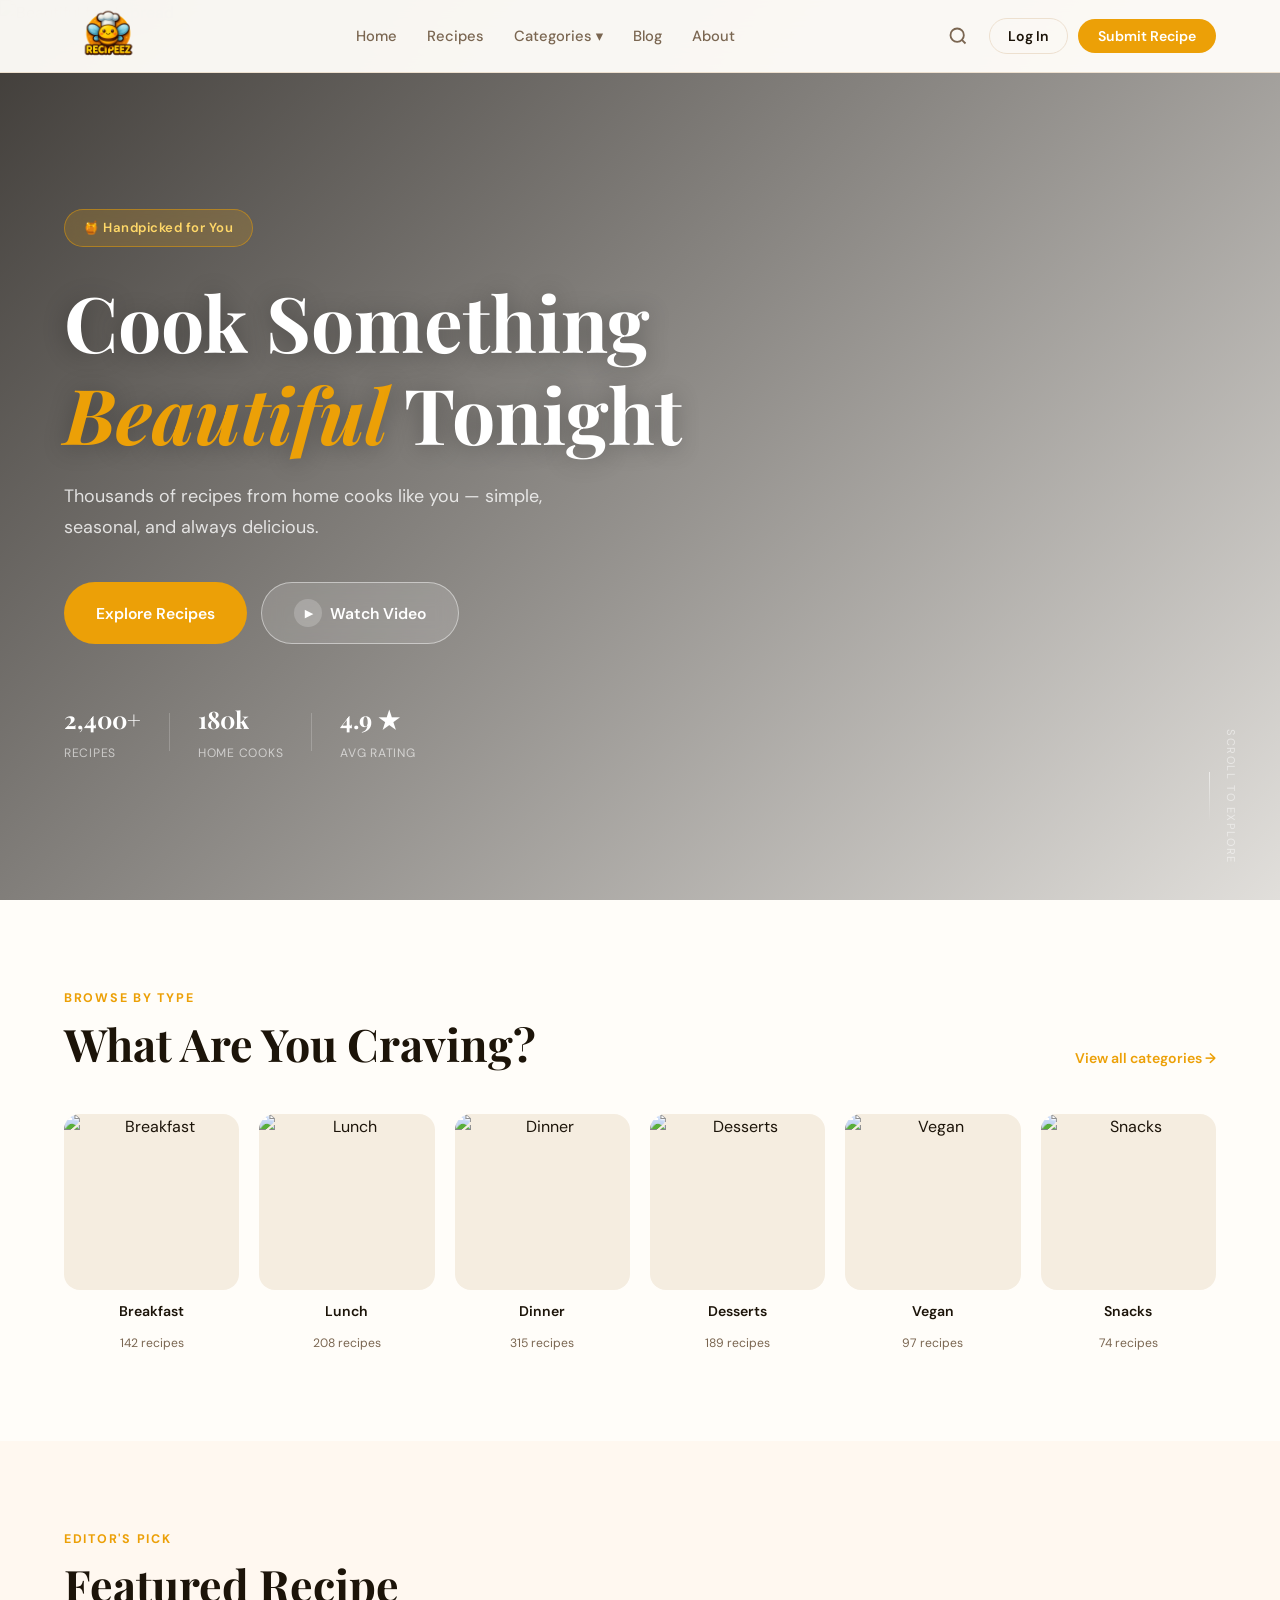
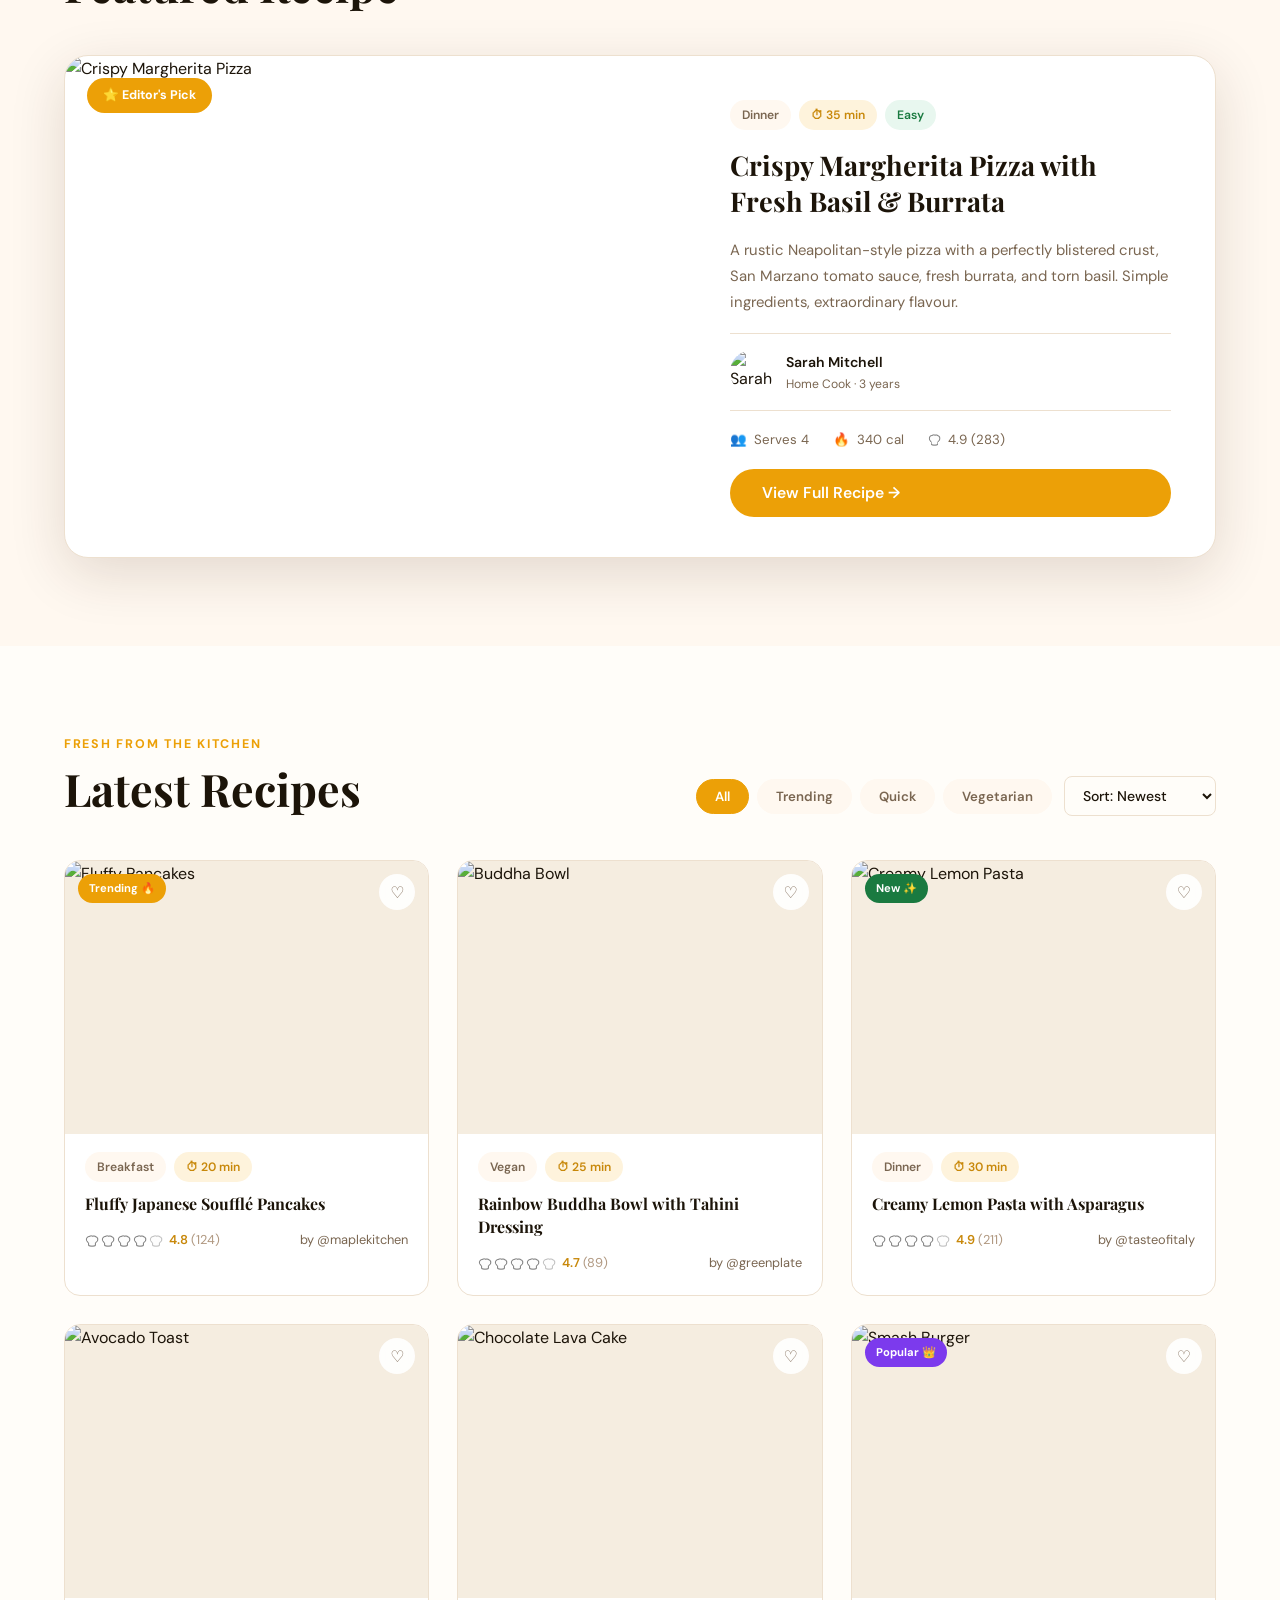
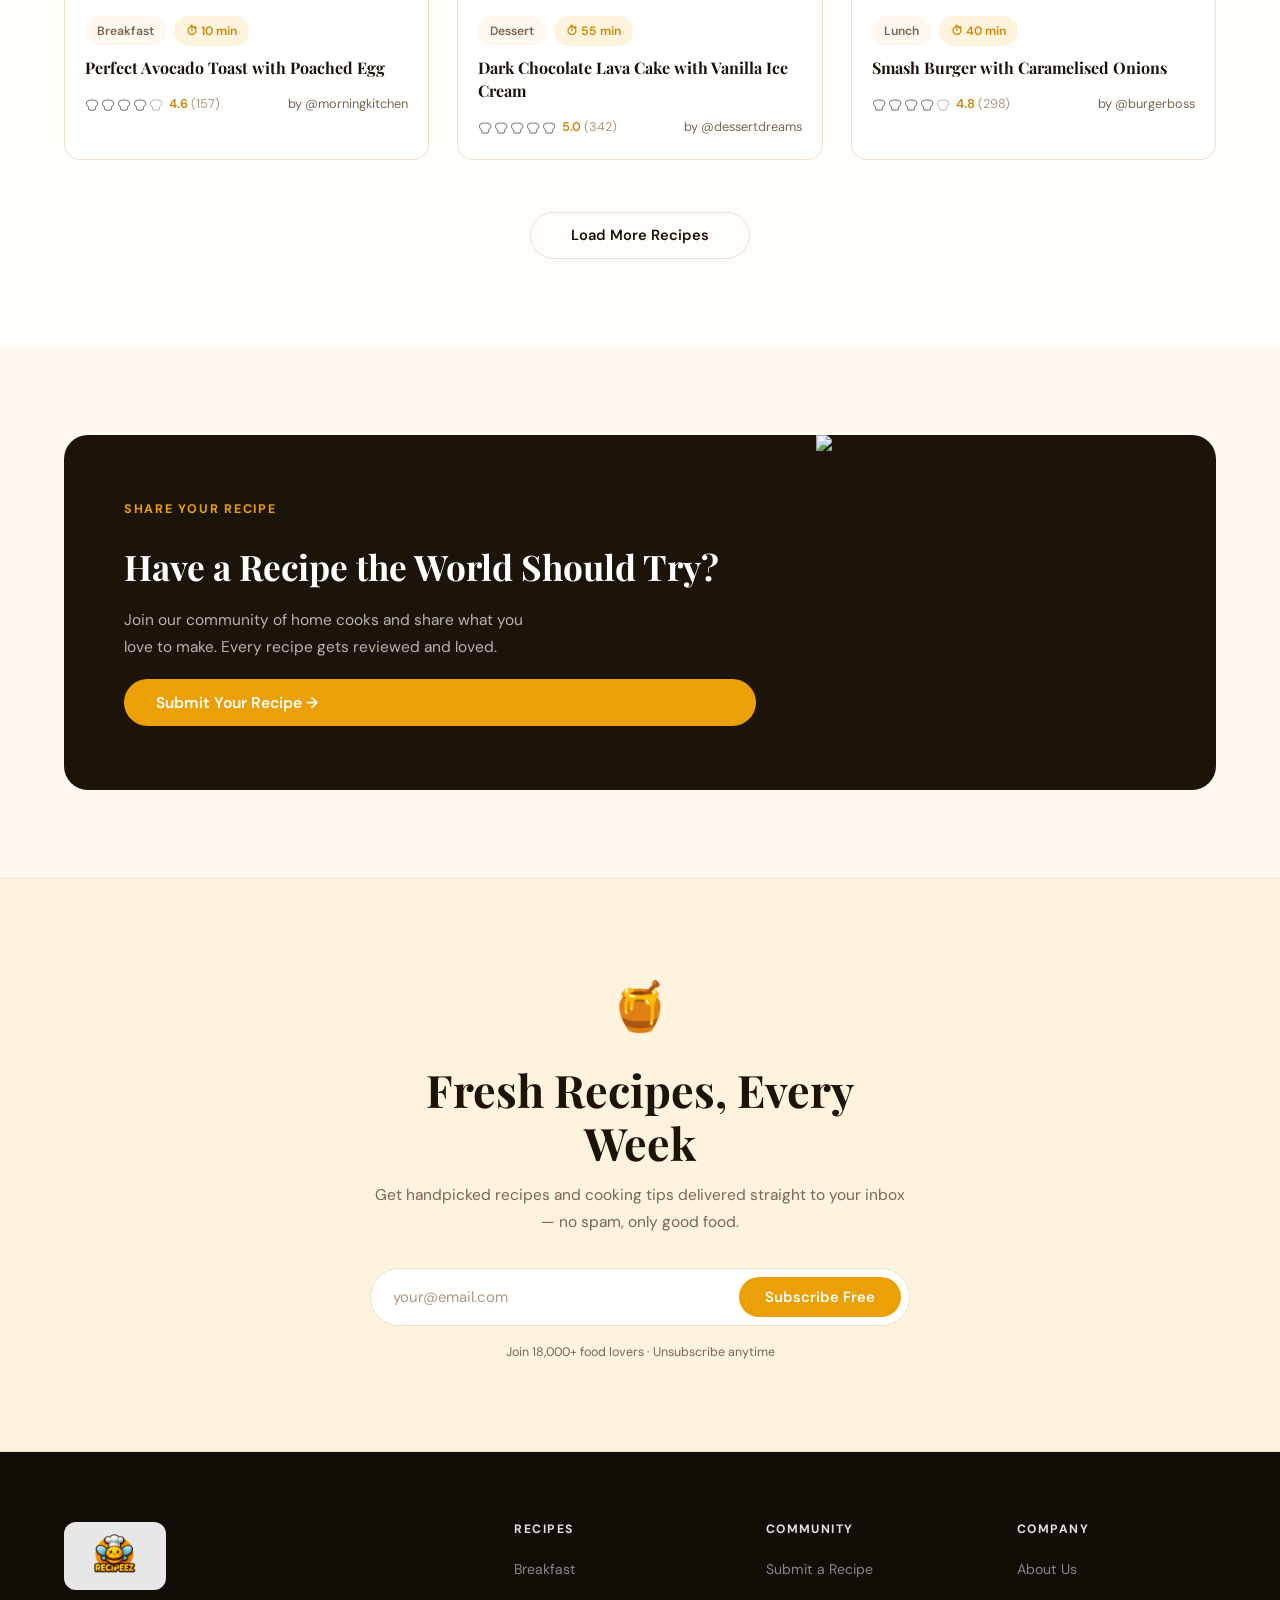
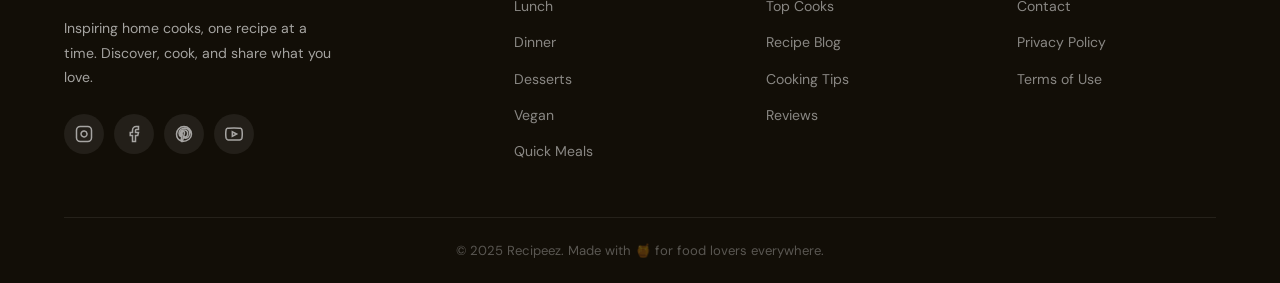
==== index.html @ 4d97df4e "Update site pages, styles, scripts, and add profile page Co-Authored-By: Claude Sonnet 4.6 <noreply@" ====
<!DOCTYPE html>
<html lang="en">
<head>
    <meta charset="UTF-8">
    <meta name="viewport" content="width=device-width, initial-scale=1.0">
    <title>Recipeez — Discover Your Next Favourite Recipe</title>
    <link rel="preconnect" href="https://fonts.googleapis.com">
    <link rel="preconnect" href="https://fonts.gstatic.com" crossorigin>
    <link href="https://fonts.googleapis.com/css2?family=Playfair+Display:ital,wght@0,600;0,700;0,900;1,600&family=DM+Sans:ital,opsz,wght@0,9..40,300;0,9..40,400;0,9..40,500;0,9..40,600;1,9..40,400&display=swap" rel="stylesheet">
    <link rel="stylesheet" href="css/style.css">
</head>
<body>

<!-- ===================================================
     NAVIGATION
     =================================================== -->
<header class="header" id="header">
    <div class="container">
        <nav class="nav">
            <a href="index.html" class="nav-logo">
                <img src="logo/logo.png" alt="Recipeez" height="46">
            </a>
            <ul class="nav-links" id="navLinks">
                <li><a href="index.html">Home</a></li>
                <li><a href="recipes.html">Recipes</a></li>
                <li class="has-dropdown">
                    <a href="recipes.html">Categories <span class="chevron">▾</span></a>
                    <ul class="dropdown">
                        <li><a href="recipes.html">Breakfast</a></li>
                        <li><a href="recipes.html">Lunch</a></li>
                        <li><a href="recipes.html">Dinner</a></li>
                        <li><a href="recipes.html">Desserts</a></li>
                        <li><a href="recipes.html">Snacks</a></li>
                        <li><a href="recipes.html">Vegan</a></li>
                    </ul>
                </li>
                <li><a href="blog.html">Blog</a></li>
                <li><a href="about.html">About</a></li>
            </ul>
            <div class="nav-actions">
                <button class="btn-icon" id="searchToggle" aria-label="Search">
                    <svg width="20" height="20" viewBox="0 0 24 24" fill="none" stroke="currentColor" stroke-width="2.2"><circle cx="11" cy="11" r="8"/><path d="m21 21-4.35-4.35"/></svg>
                </button>
                <a href="login.html" class="btn btn-outline nav-cta" style="padding:10px 18px;font-size:.88rem;">Log In</a>
                <a href="submit-recipe.html" class="btn btn-amber nav-cta">Submit Recipe</a>
                <button class="nav-toggle" id="navToggle" aria-label="Open menu">
                    <span></span><span></span><span></span>
                </button>
            </div>
        </nav>
    </div>
    <!-- Search panel (hidden by default) -->
    <div class="search-panel" id="searchPanel">
        <div class="container">
            <form class="search-form" id="searchForm">
                <svg width="22" height="22" viewBox="0 0 24 24" fill="none" stroke="currentColor" stroke-width="2.2"><circle cx="11" cy="11" r="8"/><path d="m21 21-4.35-4.35"/></svg>
                <input type="text" placeholder="Search recipes, ingredients, cuisines…" id="searchInput" autofocus>
                <button type="button" class="btn-icon search-close" id="searchClose" aria-label="Close search">✕</button>
            </form>
        </div>
    </div>
</header>

<!-- ===================================================
     HERO
     =================================================== -->
<section class="hero" id="home">
    <div class="hero-media">
        <img src="https://images.unsplash.com/photo-1504674900247-0877df9cc836?auto=format&fit=crop&w=1800&q=80" alt="Beautiful food spread" class="hero-img">
        <div class="hero-overlay"></div>
    </div>
    <div class="container">
        <div class="hero-content">
            <span class="hero-pill">🍯 Handpicked for You</span>
            <h1 class="hero-title">Cook Something<br><em>Beautiful</em> Tonight</h1>
            <p class="hero-subtitle">Thousands of recipes from home cooks like you — simple, seasonal, and always delicious.</p>
            <div class="hero-cta">
                <a href="#recipes" class="btn btn-amber btn-lg">Explore Recipes</a>
                <a href="#" class="btn btn-ghost btn-lg">
                    <span class="play-icon">▶</span> Watch Video
                </a>
            </div>
            <div class="hero-stats">
                <div class="stat">
                    <span class="stat-num">2,400+</span>
                    <span class="stat-label">Recipes</span>
                </div>
                <div class="stat-rule"></div>
                <div class="stat">
                    <span class="stat-num">180k</span>
                    <span class="stat-label">Home Cooks</span>
                </div>
                <div class="stat-rule"></div>
                <div class="stat">
                    <span class="stat-num">4.9 ★</span>
                    <span class="stat-label">Avg Rating</span>
                </div>
            </div>
        </div>
    </div>
    <div class="hero-scroll-hint">
        <span>Scroll to explore</span>
        <div class="scroll-bar"></div>
    </div>
</section>

<!-- ===================================================
     CATEGORIES
     =================================================== -->
<section class="section" id="categories">
    <div class="container">
        <div class="section-header">
            <div>
                <span class="eyebrow">Browse by type</span>
                <h2 class="section-title">What Are You Craving?</h2>
            </div>
            <a href="recipes.html" class="link-all">View all categories →</a>
        </div>
        <div class="categories-grid">
            <a href="recipes.html" class="cat-card">
                <div class="cat-img-wrap">
                    <img src="https://images.unsplash.com/photo-1533089860892-a7c6f0a88666?auto=format&fit=crop&w=400&q=80" alt="Breakfast">
                </div>
                <span class="cat-name">Breakfast</span>
                <span class="cat-count">142 recipes</span>
            </a>
            <a href="recipes.html" class="cat-card">
                <div class="cat-img-wrap">
                    <img src="https://images.unsplash.com/photo-1512621776951-a57141f2eefd?auto=format&fit=crop&w=400&q=80" alt="Lunch">
                </div>
                <span class="cat-name">Lunch</span>
                <span class="cat-count">208 recipes</span>
            </a>
            <a href="recipes.html" class="cat-card">
                <div class="cat-img-wrap">
                    <img src="https://images.unsplash.com/photo-1476224203421-9ac39bcb3327?auto=format&fit=crop&w=400&q=80" alt="Dinner">
                </div>
                <span class="cat-name">Dinner</span>
                <span class="cat-count">315 recipes</span>
            </a>
            <a href="recipes.html" class="cat-card">
                <div class="cat-img-wrap">
                    <img src="https://images.unsplash.com/photo-1565958011703-44f9829ba187?auto=format&fit=crop&w=400&q=80" alt="Desserts">
                </div>
                <span class="cat-name">Desserts</span>
                <span class="cat-count">189 recipes</span>
            </a>
            <a href="recipes.html" class="cat-card">
                <div class="cat-img-wrap">
                    <img src="https://images.unsplash.com/photo-1540420773420-3366772f4999?auto=format&fit=crop&w=400&q=80" alt="Vegan">
                </div>
                <span class="cat-name">Vegan</span>
                <span class="cat-count">97 recipes</span>
            </a>
            <a href="recipes.html" class="cat-card">
                <div class="cat-img-wrap">
                    <img src="https://images.unsplash.com/photo-1484723091739-30a097e8f929?auto=format&fit=crop&w=400&q=80" alt="Snacks">
                </div>
                <span class="cat-name">Snacks</span>
                <span class="cat-count">74 recipes</span>
            </a>
        </div>
    </div>
</section>

<!-- ===================================================
     FEATURED RECIPE
     =================================================== -->
<section class="section section-tinted" id="featured">
    <div class="container">
        <div class="section-header">
            <div>
                <span class="eyebrow">Editor's Pick</span>
                <h2 class="section-title">Featured Recipe</h2>
            </div>
        </div>
        <div class="featured-card">
            <div class="featured-media">
                <img src="https://images.unsplash.com/photo-1565299624946-b28f40a0ae38?auto=format&fit=crop&w=900&q=80" alt="Crispy Margherita Pizza">
                <span class="featured-badge">⭐ Editor's Pick</span>
            </div>
            <div class="featured-body">
                <div class="tag-row">
                    <span class="tag">Dinner</span>
                    <span class="tag tag-time">⏱ 35 min</span>
                    <span class="tag tag-easy">Easy</span>
                </div>
                <h3 class="featured-title">Crispy Margherita Pizza with Fresh Basil &amp; Burrata</h3>
                <p class="featured-desc">A rustic Neapolitan-style pizza with a perfectly blistered crust, San Marzano tomato sauce, fresh burrata, and torn basil. Simple ingredients, extraordinary flavour.</p>
                <div class="recipe-author">
                    <img src="https://images.unsplash.com/photo-1438761681033-6461ffad8d80?auto=format&fit=crop&w=80&q=80" alt="Sarah Mitchell" class="author-avatar">
                    <div>
                        <span class="author-name">Sarah Mitchell</span>
                        <span class="author-meta">Home Cook · 3 years</span>
                    </div>
                </div>
                <div class="recipe-info-row">
                    <div class="info-chip"><span>👥</span> Serves 4</div>
                    <div class="info-chip"><span>🔥</span> 340 cal</div>
                    <div class="info-chip"><img src="assets/Chef's%20hat.png" class="hat filled" style="height:1em;vertical-align:-0.15em;" alt=""> 4.9 (283)</div>
                </div>
                <a href="recipe-single.html" class="btn btn-amber btn-lg">View Full Recipe →</a>
            </div>
        </div>
    </div>
</section>

<!-- ===================================================
     LATEST RECIPES
     =================================================== -->
<section class="section" id="recipes">
    <div class="container">
        <div class="section-header">
            <div>
                <span class="eyebrow">Fresh from the kitchen</span>
                <h2 class="section-title">Latest Recipes</h2>
            </div>
            <div class="filter-sort-wrap">
                <div class="filter-row">
                    <button class="filter-btn active" data-filter="all">All</button>
                    <button class="filter-btn" data-filter="trending">Trending</button>
                    <button class="filter-btn" data-filter="quick">Quick</button>
                    <button class="filter-btn" data-filter="vegetarian">Vegetarian</button>
                </div>
                <select id="recipeSort" aria-label="Sort recipes" style="padding:9px 14px;border:1.5px solid var(--border);border-radius:var(--radius-sm);background:var(--bg);color:var(--text);font-family:inherit;font-size:.88rem;font-weight:500;cursor:pointer;outline:none;transition:border-color .25s ease;">
                    <option value="default">Sort: Newest</option>
                    <option value="rating">Sort: Top Rated</option>
                    <option value="time">Sort: Quickest</option>
                </select>
            </div>
        </div>

        <div class="recipes-grid">

            <article class="recipe-card" data-tags="trending breakfast" data-rating="4.8" data-time="20">
                <a href="recipe-single.html" class="card-media">
                    <img src="https://images.unsplash.com/photo-1567620905732-2d1ec7ab7445?auto=format&fit=crop&w=600&q=80" alt="Fluffy Pancakes">
                    <span class="card-pill card-pill-amber">Trending 🔥</span>
                    <button class="btn-heart" aria-label="Save recipe">♡</button>
                </a>
                <div class="card-body">
                    <div class="tag-row">
                        <span class="tag">Breakfast</span>
                        <span class="tag tag-time">⏱ 20 min</span>
                    </div>
                    <h3 class="card-title"><a href="recipe-single.html">Fluffy Japanese Soufflé Pancakes</a></h3>
                    <div class="card-foot">
                        <span class="card-rating">★ 4.8 <em>(124)</em></span>
                        <span class="card-by">by @maplekitchen</span>
                    </div>
                </div>
            </article>

            <article class="recipe-card" data-tags="vegetarian quick" data-rating="4.7" data-time="25">
                <a href="recipe-single.html" class="card-media">
                    <img src="https://images.unsplash.com/photo-1540189549336-e6e99c3679fe?auto=format&fit=crop&w=600&q=80" alt="Buddha Bowl">
                    <button class="btn-heart" aria-label="Save recipe">♡</button>
                </a>
                <div class="card-body">
                    <div class="tag-row">
                        <span class="tag">Vegan</span>
                        <span class="tag tag-time">⏱ 25 min</span>
                    </div>
                    <h3 class="card-title"><a href="recipe-single.html">Rainbow Buddha Bowl with Tahini Dressing</a></h3>
                    <div class="card-foot">
                        <span class="card-rating">★ 4.7 <em>(89)</em></span>
                        <span class="card-by">by @greenplate</span>
                    </div>
                </div>
            </article>

            <article class="recipe-card" data-tags="dinner" data-rating="4.9" data-time="30">
                <a href="recipe-single.html" class="card-media">
                    <img src="https://images.unsplash.com/photo-1547592180-85f173990554?auto=format&fit=crop&w=600&q=80" alt="Creamy Lemon Pasta">
                    <span class="card-pill card-pill-green">New ✨</span>
                    <button class="btn-heart" aria-label="Save recipe">♡</button>
                </a>
                <div class="card-body">
                    <div class="tag-row">
                        <span class="tag">Dinner</span>
                        <span class="tag tag-time">⏱ 30 min</span>
                    </div>
                    <h3 class="card-title"><a href="recipe-single.html">Creamy Lemon Pasta with Asparagus</a></h3>
                    <div class="card-foot">
                        <span class="card-rating">★ 4.9 <em>(211)</em></span>
                        <span class="card-by">by @tasteofitaly</span>
                    </div>
                </div>
            </article>

            <article class="recipe-card" data-tags="quick breakfast" data-rating="4.6" data-time="10">
                <a href="recipe-single.html" class="card-media">
                    <img src="https://images.unsplash.com/photo-1482049016688-2d3e1b311543?auto=format&fit=crop&w=600&q=80" alt="Avocado Toast">
                    <button class="btn-heart" aria-label="Save recipe">♡</button>
                </a>
                <div class="card-body">
                    <div class="tag-row">
                        <span class="tag">Breakfast</span>
                        <span class="tag tag-time">⏱ 10 min</span>
                    </div>
                    <h3 class="card-title"><a href="recipe-single.html">Perfect Avocado Toast with Poached Egg</a></h3>
                    <div class="card-foot">
                        <span class="card-rating">★ 4.6 <em>(157)</em></span>
                        <span class="card-by">by @morningkitchen</span>
                    </div>
                </div>
            </article>

            <article class="recipe-card" data-tags="trending" data-rating="5.0" data-time="55">
                <a href="recipe-single.html" class="card-media">
                    <img src="https://images.unsplash.com/photo-1565958011703-44f9829ba187?auto=format&fit=crop&w=600&q=80" alt="Chocolate Lava Cake">
                    <button class="btn-heart" aria-label="Save recipe">♡</button>
                </a>
                <div class="card-body">
                    <div class="tag-row">
                        <span class="tag">Dessert</span>
                        <span class="tag tag-time">⏱ 55 min</span>
                    </div>
                    <h3 class="card-title"><a href="recipe-single.html">Dark Chocolate Lava Cake with Vanilla Ice Cream</a></h3>
                    <div class="card-foot">
                        <span class="card-rating">★ 5.0 <em>(342)</em></span>
                        <span class="card-by">by @dessertdreams</span>
                    </div>
                </div>
            </article>

            <article class="recipe-card" data-tags="trending lunch" data-rating="4.8" data-time="40">
                <a href="recipe-single.html" class="card-media">
                    <img src="https://images.unsplash.com/photo-1476224203421-9ac39bcb3327?auto=format&fit=crop&w=600&q=80" alt="Smash Burger">
                    <span class="card-pill card-pill-purple">Popular 👑</span>
                    <button class="btn-heart" aria-label="Save recipe">♡</button>
                </a>
                <div class="card-body">
                    <div class="tag-row">
                        <span class="tag">Lunch</span>
                        <span class="tag tag-time">⏱ 40 min</span>
                    </div>
                    <h3 class="card-title"><a href="recipe-single.html">Smash Burger with Caramelised Onions</a></h3>
                    <div class="card-foot">
                        <span class="card-rating">★ 4.8 <em>(298)</em></span>
                        <span class="card-by">by @burgerboss</span>
                    </div>
                </div>
            </article>

        </div>

        <div class="load-more-wrap">
            <a href="#" class="btn btn-outline">Load More Recipes</a>
        </div>
    </div>
</section>

<!-- ===================================================
     SUBMIT BANNER
     =================================================== -->
<section class="section section-tinted" id="submit">
    <div class="container">
        <div class="submit-banner">
            <div class="submit-body">
                <span class="eyebrow" style="color: var(--primary);">Share Your Recipe</span>
                <h2 class="banner-title">Have a Recipe the World Should Try?</h2>
                <p class="banner-desc">Join our community of home cooks and share what you love to make. Every recipe gets reviewed and loved.</p>
                <a href="submit-recipe.html" class="btn btn-amber btn-lg">Submit Your Recipe →</a>
            </div>
            <div class="submit-media">
                <img src="https://images.unsplash.com/photo-1556909114-f6e7ad7d3136?auto=format&fit=crop&w=700&q=80" alt="Cooking together">
            </div>
        </div>
    </div>
</section>

<!-- ===================================================
     NEWSLETTER
     =================================================== -->
<section class="newsletter-section">
    <div class="container">
        <div class="newsletter-inner">
            <div class="newsletter-icon">🍯</div>
            <h2 class="newsletter-title">Fresh Recipes, Every Week</h2>
            <p class="newsletter-desc">Get handpicked recipes and cooking tips delivered straight to your inbox — no spam, only good food.</p>
            <form class="newsletter-form" id="newsletterForm">
                <input type="email" placeholder="your@email.com" class="newsletter-input" required>
                <button type="submit" class="btn btn-amber">Subscribe Free</button>
            </form>
            <p class="newsletter-note">Join 18,000+ food lovers · Unsubscribe anytime</p>
        </div>
    </div>
</section>

<!-- ===================================================
     FOOTER
     =================================================== -->
<footer class="footer">
    <div class="container">
        <div class="footer-grid">

            <div class="footer-brand">
                <div class="footer-logo-wrap">
                    <img src="logo/logo.png" alt="Recipeez" height="52">
                </div>
                <p class="footer-tagline">Inspiring home cooks, one recipe at a time. Discover, cook, and share what you love.</p>
                <div class="social-row">
                    <a href="#" class="social-btn" aria-label="Instagram">
                        <svg width="18" height="18" viewBox="0 0 24 24" fill="none" stroke="currentColor" stroke-width="2"><rect x="2" y="2" width="20" height="20" rx="5"/><path d="M16 11.37A4 4 0 1 1 12.63 8 4 4 0 0 1 16 11.37z"/><line x1="17.5" y1="6.5" x2="17.51" y2="6.5"/></svg>
                    </a>
                    <a href="#" class="social-btn" aria-label="Facebook">
                        <svg width="18" height="18" viewBox="0 0 24 24" fill="none" stroke="currentColor" stroke-width="2"><path d="M18 2h-3a5 5 0 0 0-5 5v3H7v4h3v8h4v-8h3l1-4h-4V7a1 1 0 0 1 1-1h3z"/></svg>
                    </a>
                    <a href="#" class="social-btn" aria-label="Pinterest">
                        <svg width="18" height="18" viewBox="0 0 24 24" fill="none" stroke="currentColor" stroke-width="2"><path d="M12 2C6.48 2 2 6.48 2 12c0 4.24 2.65 7.86 6.39 9.29-.09-.78-.17-1.99.04-2.85.19-.77 1.27-5.4 1.27-5.4s-.33-.65-.33-1.62c0-1.52.88-2.65 1.98-2.65.93 0 1.38.7 1.38 1.54 0 .94-.6 2.34-.91 3.64-.26 1.09.54 1.97 1.6 1.97 1.92 0 3.4-2.02 3.4-4.94 0-2.58-1.86-4.39-4.51-4.39-3.07 0-4.87 2.3-4.87 4.68 0 .93.36 1.92.8 2.46.09.11.1.2.07.31l-.3 1.21c-.05.19-.16.23-.37.14-1.39-.65-2.26-2.68-2.26-4.32 0-3.51 2.55-6.74 7.36-6.74 3.86 0 6.86 2.75 6.86 6.42 0 3.83-2.41 6.9-5.76 6.9-1.13 0-2.19-.59-2.55-1.28l-.69 2.59c-.25.97-.93 2.18-1.39 2.92.05.01.09.02.14.02.02 0 .04 0 .06-.01C17.39 21.94 22 17.37 22 12c0-5.52-4.48-10-10-10z"/></svg>
                    </a>
                    <a href="#" class="social-btn" aria-label="YouTube">
                        <svg width="18" height="18" viewBox="0 0 24 24" fill="none" stroke="currentColor" stroke-width="2"><path d="M22.54 6.42a2.78 2.78 0 0 0-1.95-1.97C18.88 4 12 4 12 4s-6.88 0-8.59.46A2.78 2.78 0 0 0 1.46 6.42 29 29 0 0 0 1 12a29 29 0 0 0 .46 5.58A2.78 2.78 0 0 0 3.41 19.6C5.12 20 12 20 12 20s6.88 0 8.59-.46a2.78 2.78 0 0 0 1.95-1.95A29 29 0 0 0 23 12a29 29 0 0 0-.46-5.58z"/><polygon points="9.75 15.02 15.5 12 9.75 8.98 9.75 15.02"/></svg>
                    </a>
                </div>
            </div>

            <div class="footer-col">
                <h4 class="footer-col-title">Recipes</h4>
                <ul>
                    <li><a href="recipes.html">Breakfast</a></li>
                    <li><a href="recipes.html">Lunch</a></li>
                    <li><a href="recipes.html">Dinner</a></li>
                    <li><a href="recipes.html">Desserts</a></li>
                    <li><a href="recipes.html">Vegan</a></li>
                    <li><a href="recipes.html">Quick Meals</a></li>
                </ul>
            </div>

            <div class="footer-col">
                <h4 class="footer-col-title">Community</h4>
                <ul>
                    <li><a href="submit-recipe.html">Submit a Recipe</a></li>
                    <li><a href="recipes.html">Top Cooks</a></li>
                    <li><a href="blog.html">Recipe Blog</a></li>
                    <li><a href="blog.html">Cooking Tips</a></li>
                    <li><a href="#">Reviews</a></li>
                </ul>
            </div>

            <div class="footer-col">
                <h4 class="footer-col-title">Company</h4>
                <ul>
                    <li><a href="about.html">About Us</a></li>
                    <li><a href="contact.html">Contact</a></li>
                    <li><a href="#">Privacy Policy</a></li>
                    <li><a href="#">Terms of Use</a></li>
                </ul>
            </div>

        </div>

        <div class="footer-bottom">
            <p>© 2025 Recipeez. Made with 🍯 for food lovers everywhere.</p>
        </div>
    </div>
</footer>

<script src="js/main.js"></script>
</body>
</html>
---- css/style.css ----
/* =============================================================
   RECIPEEZ — Brand New Design System
   Primary colour: #ECA007 | Fonts: Playfair Display + DM Sans
   ============================================================= */

/* ---- Reset ---- */
*, *::before, *::after { box-sizing: border-box; margin: 0; padding: 0; }
html { scroll-behavior: smooth; }
body {
    font-family: 'DM Sans', system-ui, sans-serif;
    background: #FFFDF9;
    color: #1C1409;
    line-height: 1.65;
    -webkit-font-smoothing: antialiased;
}
img { max-width: 100%; display: block; }
a { text-decoration: none; color: inherit; }
ul { list-style: none; }
button { cursor: pointer; border: none; background: none; font-family: inherit; }
input, button { font-family: inherit; }

/* ---- Variables ---- */
:root {
    --primary:        #ECA007;
    --primary-light:  #FEF3DC;
    --primary-dark:   #C8880A;
    --bg:             #FFFDF9;
    --surface:        #FFF8F0;
    --surface2:       #F5EDE0;
    --text:           #1C1409;
    --text-muted:     #7A6651;
    --text-faint:     #B09880;
    --border:         #EDE0CF;
    --radius:         16px;
    --radius-sm:      8px;
    --shadow:         0 4px 24px rgba(60, 30, 0, 0.08);
    --shadow-lg:      0 16px 56px rgba(60, 30, 0, 0.14);
    --ease:           0.25s ease;
    --container:      1200px;
}

/* ---- Layout ---- */
.container {
    max-width: var(--container);
    margin: 0 auto;
    padding: 0 24px;
}

.section { padding: 88px 0; }
.section-tinted { background: var(--surface); }

/* ---- Typography ---- */
h1, h2, h3, h4 {
    font-family: 'Playfair Display', Georgia, serif;
    line-height: 1.2;
    color: var(--text);
}
h1 { font-size: clamp(2.8rem, 6vw, 5.2rem); }
h2 { font-size: clamp(1.9rem, 3.5vw, 2.8rem); }
h3 { font-size: clamp(1.05rem, 2vw, 1.3rem); }

.eyebrow {
    display: block;
    font-size: 0.78rem;
    font-weight: 700;
    text-transform: uppercase;
    letter-spacing: 0.14em;
    color: var(--primary);
    margin-bottom: 8px;
}
.section-title { margin-bottom: 0; }
.section-header {
    display: flex;
    align-items: flex-end;
    justify-content: space-between;
    gap: 16px;
    flex-wrap: wrap;
    margin-bottom: 44px;
}
.link-all {
    font-size: 0.88rem;
    font-weight: 600;
    color: var(--primary);
    white-space: nowrap;
    transition: opacity var(--ease);
}
.link-all:hover { opacity: 0.7; text-decoration: underline; }

/* =============================================================
   BUTTONS
   ============================================================= */
.btn {
    display: inline-flex;
    align-items: center;
    gap: 8px;
    padding: 13px 26px;
    border-radius: 100px;
    font-weight: 600;
    font-size: 0.92rem;
    transition: all var(--ease);
    white-space: nowrap;
    line-height: 1;
}
.btn-lg { padding: 16px 32px; font-size: 0.98rem; }

.btn-amber {
    background: var(--primary);
    color: #fff;
}
.btn-amber:hover {
    background: var(--primary-dark);
    transform: translateY(-2px);
    box-shadow: 0 6px 24px rgba(236, 160, 7, 0.38);
}

.btn-ghost {
    background: rgba(255, 255, 255, 0.14);
    color: #fff;
    border: 1.5px solid rgba(255, 255, 255, 0.46);
    backdrop-filter: blur(10px);
}
.btn-ghost:hover {
    background: rgba(255, 255, 255, 0.24);
    transform: translateY(-2px);
}
.play-icon {
    display: inline-flex;
    align-items: center;
    justify-content: center;
    width: 28px;
    height: 28px;
    background: rgba(255, 255, 255, 0.2);
    border-radius: 50%;
    font-size: 0.7rem;
    padding-left: 2px;
}

.btn-outline {
    background: transparent;
    color: var(--text);
    border: 1.5px solid var(--border);
    padding: 15px 40px;
}
.btn-outline:hover {
    border-color: var(--primary);
    color: var(--primary);
    background: var(--primary-light);
}

.btn-icon {
    width: 42px;
    height: 42px;
    border-radius: 50%;
    display: flex;
    align-items: center;
    justify-content: center;
    color: var(--text-muted);
    transition: all var(--ease);
}
.btn-icon:hover {
    background: var(--surface);
    color: var(--text);
}

/* =============================================================
   HEADER / NAV
   ============================================================= */
.header {
    position: fixed;
    top: 0; left: 0; right: 0;
    z-index: 1000;
    background: rgba(255, 253, 249, 0.96);
    backdrop-filter: blur(20px);
    -webkit-backdrop-filter: blur(20px);
    border-bottom: 1px solid var(--border);
    transition: box-shadow var(--ease);
}
.header.scrolled { box-shadow: 0 2px 24px rgba(60, 30, 0, 0.1); }

.nav {
    display: flex;
    align-items: center;
    height: 72px;
    gap: 8px;
}

.nav-logo img { height: 60px; width: auto; }

.nav-links {
    display: flex;
    align-items: center;
    gap: 2px;
    margin: 0 auto;
}
.nav-links > li > a {
    display: block;
    padding: 8px 14px;
    font-weight: 500;
    font-size: 0.92rem;
    color: var(--text-muted);
    border-radius: var(--radius-sm);
    transition: all var(--ease);
}
.nav-links > li > a:hover { color: var(--text); background: var(--surface); }

.nav-actions { display: flex; align-items: center; gap: 10px; }

.nav-cta { font-size: 0.88rem; padding: 10px 20px; }

.nav-toggle {
    display: none;
    flex-direction: column;
    gap: 5px;
    width: 26px;
    padding: 4px;
}
.nav-toggle span {
    display: block;
    height: 2px;
    background: var(--text);
    border-radius: 2px;
    transition: all var(--ease);
}
.nav-toggle.open span:nth-child(1) { transform: translateY(7px) rotate(45deg); }
.nav-toggle.open span:nth-child(2) { opacity: 0; }
.nav-toggle.open span:nth-child(3) { transform: translateY(-7px) rotate(-45deg); }

/* Dropdown */
.has-dropdown { position: relative; }
.dropdown {
    position: absolute;
    top: calc(100% + 10px);
    left: 50%;
    transform: translateX(-50%) translateY(-6px);
    background: #fff;
    border: 1px solid var(--border);
    border-radius: 12px;
    box-shadow: var(--shadow-lg);
    min-width: 170px;
    padding: 12px 0;
    opacity: 0;
    visibility: hidden;
    pointer-events: none;
    transition: all var(--ease);
}
.has-dropdown:hover .dropdown {
    opacity: 1;
    visibility: visible;
    pointer-events: auto;
    transform: translateX(-50%) translateY(0);
}
.dropdown li a {
    display: block;
    padding: 16px 20px;
    font-size: 0.88rem;
    color: var(--text-muted);
    transition: all var(--ease);
}
.dropdown li a:hover { background: var(--surface); color: var(--text); }

/* Search panel */
.search-panel {
    display: none;
    padding: 14px 0;
    border-top: 1px solid var(--border);
    animation: slideDown 0.2s ease;
}
.search-panel.open { display: block; }
@keyframes slideDown {
    from { opacity: 0; transform: translateY(-8px); }
    to   { opacity: 1; transform: translateY(0); }
}
.search-form {
    display: flex;
    align-items: center;
    gap: 12px;
    background: var(--surface);
    border: 1.5px solid var(--border);
    border-radius: 100px;
    padding: 10px 14px 10px 20px;
    transition: border-color var(--ease);
}
.search-form:focus-within { border-color: var(--primary); background: #fff; }
.search-form svg { color: var(--text-muted); flex-shrink: 0; }
.search-form input {
    flex: 1;
    border: none;
    outline: none;
    font-size: 0.95rem;
    color: var(--text);
    background: transparent;
}
.search-form input::placeholder { color: var(--text-faint); }
.search-close { color: var(--text-muted); font-size: 1rem; }
.search-close:hover { color: var(--text); }

/* =============================================================
   HERO
   ============================================================= */
.hero {
    position: relative;
    min-height: 100vh;
    display: flex;
    align-items: center;
    overflow: hidden;
    padding-top: 72px;
}

.hero-media {
    position: absolute;
    inset: 0;
    z-index: 0;
}
.hero-img {
    width: 100%; height: 100%;
    object-fit: cover;
    object-position: center;
}
.hero-overlay {
    position: absolute;
    inset: 0;
    background: linear-gradient(
        135deg,
        rgba(8, 4, 0, 0.78) 0%,
        rgba(8, 4, 0, 0.42) 55%,
        rgba(8, 4, 0, 0.12) 100%
    );
}

.hero .container {
    position: relative;
    z-index: 1;
    width: 100%;
}

.hero-content {
    max-width: 660px;
    padding: 80px 0;
    color: #fff;
}

.hero-pill {
    display: inline-block;
    background: rgba(236, 160, 7, 0.18);
    border: 1px solid rgba(236, 160, 7, 0.5);
    color: #FFD868;
    padding: 7px 18px;
    border-radius: 100px;
    font-size: 0.82rem;
    font-weight: 600;
    letter-spacing: 0.04em;
    margin-bottom: 28px;
    backdrop-filter: blur(8px);
}

.hero-title {
    color: #fff;
    margin-bottom: 22px;
    text-shadow: 0 2px 24px rgba(0, 0, 0, 0.3);
}
.hero-title em {
    color: var(--primary);
    font-style: italic;
}

.hero-subtitle {
    font-size: 1.12rem;
    color: rgba(255, 255, 255, 0.8);
    margin-bottom: 40px;
    max-width: 500px;
    line-height: 1.72;
}

.hero-cta {
    display: flex;
    gap: 14px;
    flex-wrap: wrap;
    margin-bottom: 56px;
}

.hero-stats {
    display: flex;
    align-items: center;
    gap: 28px;
}
.stat { display: flex; flex-direction: column; gap: 3px; }
.stat-num {
    font-size: 1.5rem;
    font-weight: 700;
    color: #fff;
    font-family: 'Playfair Display', serif;
}
.stat-label {
    font-size: 0.76rem;
    color: rgba(255, 255, 255, 0.6);
    text-transform: uppercase;
    letter-spacing: 0.06em;
}
.stat-rule {
    width: 1px;
    height: 38px;
    background: rgba(255, 255, 255, 0.2);
}

.hero-scroll-hint {
    position: absolute;
    bottom: 36px;
    right: 40px;
    display: flex;
    flex-direction: column;
    align-items: center;
    gap: 12px;
    color: rgba(255, 255, 255, 0.5);
    font-size: 0.7rem;
    letter-spacing: 0.14em;
    text-transform: uppercase;
    z-index: 1;
    writing-mode: vertical-rl;
    text-orientation: mixed;
}
.scroll-bar {
    width: 1px;
    height: 50px;
    background: linear-gradient(to bottom, rgba(255,255,255,0.6), transparent);
    animation: scrollPulse 2.2s ease infinite;
}
@keyframes scrollPulse {
    0%, 100% { opacity: 0.4; transform: scaleY(1); }
    50% { opacity: 1; }
}

/* =============================================================
   CATEGORIES
   ============================================================= */
.categories-grid {
    display: grid;
    grid-template-columns: repeat(6, 1fr);
    gap: 20px;
}

.cat-card {
    display: flex;
    flex-direction: column;
    align-items: center;
    gap: 10px;
    text-align: center;
    border-radius: var(--radius);
    transition: transform var(--ease);
}
.cat-card:hover { transform: translateY(-5px); }

.cat-img-wrap {
    width: 100%;
    aspect-ratio: 1 / 1;
    border-radius: var(--radius);
    overflow: hidden;
    background: var(--surface2);
}
.cat-img-wrap img {
    width: 100%; height: 100%;
    object-fit: cover;
    transition: transform 0.45s ease;
}
.cat-card:hover .cat-img-wrap img { transform: scale(1.1); }

.cat-name {
    font-weight: 600;
    font-size: 0.88rem;
    color: var(--text);
}
.cat-count {
    font-size: 0.76rem;
    color: var(--text-muted);
}

/* =============================================================
   FEATURED RECIPE
   ============================================================= */
.featured-card {
    display: grid;
    grid-template-columns: 54% 1fr;
    border-radius: 24px;
    overflow: hidden;
    background: #fff;
    box-shadow: var(--shadow-lg);
    border: 1px solid var(--border);
}

.featured-media {
    position: relative;
    overflow: hidden;
}
.featured-media img {
    width: 100%; height: 100%;
    object-fit: cover;
    transition: transform 0.6s ease;
}
.featured-card:hover .featured-media img { transform: scale(1.04); }

.featured-badge {
    position: absolute;
    top: 22px; left: 22px;
    background: var(--primary);
    color: #fff;
    padding: 7px 16px;
    border-radius: 100px;
    font-size: 0.78rem;
    font-weight: 700;
}

.featured-body {
    padding: 44px 44px 40px;
    display: flex;
    flex-direction: column;
    gap: 18px;
}

.tag-row { display: flex; gap: 8px; flex-wrap: wrap; }

.tag {
    display: inline-block;
    padding: 5px 12px;
    border-radius: 100px;
    font-size: 0.76rem;
    font-weight: 600;
    background: var(--surface);
    color: var(--text-muted);
}
.tag-time { color: var(--primary-dark); background: var(--primary-light); }
.tag-easy { color: #1a7a40; background: #e8f7ef; }

.featured-title {
    font-size: clamp(1.3rem, 2.5vw, 1.7rem);
    line-height: 1.3;
}
.featured-desc {
    font-size: 0.93rem;
    color: var(--text-muted);
    line-height: 1.75;
    flex: 1;
}

.recipe-author {
    display: flex;
    align-items: center;
    gap: 12px;
    padding: 16px 0;
    border-top: 1px solid var(--border);
    border-bottom: 1px solid var(--border);
}
.author-avatar {
    width: 44px; height: 44px;
    border-radius: 50%;
    object-fit: cover;
    flex-shrink: 0;
}
.author-name { display: block; font-weight: 600; font-size: 0.88rem; }
.author-meta { display: block; font-size: 0.76rem; color: var(--text-muted); }

.recipe-info-row {
    display: flex;
    gap: 24px;
}
.info-chip {
    display: flex;
    align-items: center;
    gap: 7px;
    font-size: 0.83rem;
    color: var(--text-muted);
}

/* =============================================================
   RECIPES GRID
   ============================================================= */
.filter-sort-wrap {
    display: flex;
    align-items: center;
    gap: 12px;
    flex-wrap: wrap;
}
.filter-row {
    display: flex;
    gap: 8px;
    flex-wrap: wrap;
}
.filter-btn {
    padding: 8px 18px;
    border-radius: 100px;
    font-size: 0.83rem;
    font-weight: 600;
    color: var(--text-muted);
    background: var(--surface);
    border: 1.5px solid transparent;
    transition: all var(--ease);
}
.filter-btn:hover { background: var(--surface2); color: var(--text); }
.filter-btn.active {
    background: var(--primary);
    color: #fff;
    border-color: var(--primary);
}

.recipes-grid {
    display: grid;
    grid-template-columns: repeat(3, 1fr);
    gap: 28px;
    margin-bottom: 52px;
}

.recipe-card {
    background: #fff;
    border-radius: var(--radius);
    overflow: hidden;
    border: 1px solid var(--border);
    transition: all var(--ease);
}
.recipe-card:hover {
    transform: translateY(-5px);
    box-shadow: var(--shadow-lg);
    border-color: transparent;
}

.card-media {
    position: relative;
    display: block;
    aspect-ratio: 4 / 3;
    overflow: hidden;
    background: var(--surface2);
}
.card-media img {
    width: 100%; height: 100%;
    object-fit: cover;
    transition: transform 0.45s ease;
}
.recipe-card:hover .card-media img { transform: scale(1.07); }

.card-pill {
    position: absolute;
    top: 13px; left: 13px;
    padding: 5px 11px;
    border-radius: 100px;
    font-size: 0.7rem;
    font-weight: 700;
    color: #fff;
}
.card-pill-amber  { background: var(--primary); }
.card-pill-green  { background: #1a7a40; }
.card-pill-purple { background: #7c3aed; }

.btn-heart {
    position: absolute;
    top: 13px; right: 13px;
    width: 36px; height: 36px;
    border-radius: 50%;
    background: rgba(255, 255, 255, 0.9);
    backdrop-filter: blur(8px);
    display: flex; align-items: center; justify-content: center;
    font-size: 1rem;
    color: var(--text-muted);
    transition: all var(--ease);
}
.btn-heart:hover { background: #fff; color: #e74c3c; transform: scale(1.12); }
.btn-heart.saved { color: #e74c3c; }

.card-body { padding: 18px 20px 22px; }

.card-body .tag-row { margin-bottom: 10px; }

.card-title {
    font-size: 1rem;
    margin-bottom: 14px;
    line-height: 1.45;
}
.card-title a { color: var(--text); transition: color var(--ease); }
.card-title a:hover { color: var(--primary); }

.card-foot {
    display: flex;
    align-items: center;
    justify-content: space-between;
    font-size: 0.8rem;
}
.card-rating { color: var(--primary-dark); font-weight: 600; }
.hat-rating { display: inline-flex; align-items: center; gap: 2px; margin-right: 3px; vertical-align: middle; }
.hat { height: 14px; width: auto; display: inline-block; filter: brightness(0) invert(1) drop-shadow(0 0 0.5px #000) drop-shadow(0 0 0.5px #000); }
.hat.filled { opacity: 1; }
.hat.half { opacity: 0.5; }
.hat.empty { opacity: 0.25; filter: brightness(0) saturate(0%) invert(60%); }.card-rating em { color: var(--text-faint); font-style: normal; font-weight: 400; }
.card-by { color: var(--text-muted); }

.load-more-wrap { text-align: center; }

/* =============================================================
   SUBMIT BANNER
   ============================================================= */
.submit-banner {
    display: grid;
    grid-template-columns: 1fr 400px;
    border-radius: 24px;
    overflow: hidden;
    background: var(--text);
    align-items: stretch;
}
.submit-body {
    padding: 64px 60px;
    display: flex;
    flex-direction: column;
    gap: 18px;
    justify-content: center;
}
.banner-title {
    color: #fff;
    font-size: clamp(1.6rem, 3vw, 2.2rem);
    line-height: 1.25;
}
.banner-desc {
    color: rgba(255, 255, 255, 0.68);
    font-size: 0.97rem;
    line-height: 1.72;
    max-width: 400px;
}
.submit-media { overflow: hidden; }
.submit-media img { width: 100%; height: 100%; object-fit: cover; }

/* =============================================================
   NEWSLETTER
   ============================================================= */
.newsletter-section {
    background: var(--primary-light);
    padding: 88px 0;
    border-top: 1px solid var(--border);
    border-bottom: 1px solid var(--border);
}
.newsletter-inner {
    max-width: 540px;
    margin: 0 auto;
    text-align: center;
}
.newsletter-icon { font-size: 3rem; margin-bottom: 16px; }
.newsletter-title { margin-bottom: 12px; }
.newsletter-desc {
    color: var(--text-muted);
    font-size: 0.97rem;
    margin-bottom: 32px;
    line-height: 1.72;
}
.newsletter-form {
    display: flex;
    gap: 10px;
    background: #fff;
    border: 1.5px solid var(--border);
    border-radius: 100px;
    padding: 8px 8px 8px 22px;
    transition: border-color var(--ease);
}
.newsletter-form:focus-within { border-color: var(--primary); }
.newsletter-input {
    flex: 1;
    border: none;
    outline: none;
    font-size: 0.93rem;
    color: var(--text);
    background: transparent;
}
.newsletter-input::placeholder { color: var(--text-faint); }
.newsletter-note {
    margin-top: 16px;
    font-size: 0.78rem;
    color: var(--text-muted);
}

/* =============================================================
   FOOTER
   ============================================================= */
.footer {
    background: #120e07;
    color: rgba(255, 255, 255, 0.62);
    padding-top: 70px;
}

.footer-grid {
    display: grid;
    grid-template-columns: 2fr 1fr 1fr 1fr;
    gap: 52px;
    padding-bottom: 52px;
    border-bottom: 1px solid rgba(255, 255, 255, 0.08);
}

.footer-logo-wrap {
    display: inline-block;
    background: rgba(255, 255, 255, 0.9);
    border-radius: 12px;
    padding: 8px 12px;
    margin-bottom: 18px;
}
.footer-logo-wrap img { display: block; }

.footer-tagline {
    font-size: 0.88rem;
    line-height: 1.75;
    margin-bottom: 24px;
    max-width: 270px;
}

.social-row { display: flex; gap: 10px; }
.social-btn {
    width: 40px; height: 40px;
    border-radius: 50%;
    background: rgba(255, 255, 255, 0.07);
    display: flex; align-items: center; justify-content: center;
    color: rgba(255, 255, 255, 0.6);
    transition: all var(--ease);
}
.social-btn:hover {
    background: var(--primary);
    color: #fff;
}

.footer-col-title {
    font-family: 'DM Sans', sans-serif;
    font-size: 0.76rem;
    font-weight: 700;
    text-transform: uppercase;
    letter-spacing: 0.12em;
    color: rgba(255, 255, 255, 0.88);
    margin-bottom: 20px;
}
.footer-col ul { display: flex; flex-direction: column; gap: 10px; }
.footer-col ul a {
    font-size: 0.88rem;
    color: rgba(255, 255, 255, 0.5);
    transition: color var(--ease);
}
.footer-col ul a:hover { color: var(--primary); }

.footer-bottom {
    padding: 22px 0;
    text-align: center;
    font-size: 0.82rem;
    color: rgba(255, 255, 255, 0.3);
}

/* =============================================================
   RESPONSIVE
   ============================================================= */
@media (max-width: 1024px) {
    .categories-grid { grid-template-columns: repeat(3, 1fr); }
    .featured-card { grid-template-columns: 1fr; }
    .featured-media { aspect-ratio: 16 / 9; }
    .submit-banner { grid-template-columns: 1fr; }
    .submit-media { height: 280px; }
    .footer-grid { grid-template-columns: 1fr 1fr; gap: 36px; }
}

@media (max-width: 768px) {
    .section { padding: 60px 0; }

    .nav-links,
    .nav-cta { display: none; }
    .nav-toggle { display: flex; }

    .nav-links.open {
        display: flex;
        flex-direction: column;
        position: fixed;
        top: 72px; left: 0; right: 0; bottom: 0;
        background: var(--bg);
        padding: 28px 24px;
        gap: 4px;
        z-index: 999;
        overflow-y: auto;
        border-top: 1px solid var(--border);
    }
    .nav-links.open > li > a {
        font-size: 1.05rem;
        padding: 14px 16px;
        border-radius: var(--radius-sm);
    }
    .nav-links.open .dropdown {
        position: static;
        display: none;
        flex-direction: column;
        opacity: 0;
        visibility: hidden;
        pointer-events: none;
        transform: none;
        box-shadow: none;
        border: none;
        padding: 8px 0 8px 32px;
        margin: 0;
        width: 100%;
        min-width: auto;
        background: var(--surface);
        border-left: 3px solid var(--primary);
        margin-left: 12px;
        margin-top: 4px;
        gap: 0;
        transition: all var(--ease);
    }
    .nav-links.open .dropdown.mobile-open {
        display: flex;
        opacity: 1;
        visibility: visible;
        pointer-events: auto;
    }
    .nav-links.open .dropdown li {
        display: list-item;
        list-style: none;
    }
    .nav-links.open .dropdown li a {
        display: block;
        padding: 10px 16px;
        font-size: 0.93rem;
        color: var(--text-muted);
    }
    .nav-links.open .dropdown li a:hover {
        background: var(--surface2);
        color: var(--text);
    }

    .recipes-grid { grid-template-columns: repeat(2, 1fr); gap: 16px; }
    .categories-grid { grid-template-columns: repeat(3, 1fr); gap: 14px; }
    .featured-body { padding: 28px 24px; }
    .submit-body { padding: 40px 32px; }
    .filter-sort-wrap { display: none; }
    .section-header { align-items: flex-start; }
}

@media (max-width: 520px) {
    .recipes-grid { grid-template-columns: 1fr; }
    .categories-grid { grid-template-columns: repeat(2, 1fr); }
    .hero-cta { flex-direction: column; align-items: flex-start; }
    .hero-stats { gap: 18px; }
    .stat-num { font-size: 1.2rem; }
    .footer-grid { grid-template-columns: 1fr; }
    .newsletter-form { flex-direction: column; border-radius: var(--radius); padding: 16px; }
    .newsletter-form .btn { border-radius: var(--radius-sm); width: 100%; justify-content: center; }
    .hero-scroll-hint { display: none; }
}

/* =============================================================
   PAGE BANNER (inner pages)
   ============================================================= */
.page-banner {
    background: var(--surface);
    padding: 108px 0 52px;
    border-bottom: 1px solid var(--border);
}
.breadcrumb {
    display: flex;
    align-items: center;
    gap: 8px;
    font-size: 0.82rem;
    color: var(--text-muted);
    margin-bottom: 14px;
}
.breadcrumb a { color: var(--primary); }
.breadcrumb-sep { color: var(--text-faint); }
.page-banner h1 { font-size: clamp(2rem, 4vw, 3rem); }
.page-banner p {
    font-size: 1rem;
    color: var(--text-muted);
    margin-top: 12px;
    max-width: 540px;
    line-height: 1.72;
}

/* =============================================================
   ABOUT PAGE
   ============================================================= */
.about-story {
    display: grid;
    grid-template-columns: 1fr 1fr;
    gap: 72px;
    align-items: center;
}
.about-story-img {
    border-radius: 24px;
    overflow: hidden;
    aspect-ratio: 4/3;
}
.about-story-img img { width: 100%; height: 100%; object-fit: cover; }
.about-story-body { display: flex; flex-direction: column; gap: 18px; }
.about-story-body p { font-size: 0.97rem; color: var(--text-muted); line-height: 1.8; }
.about-pillars {
    display: grid;
    grid-template-columns: repeat(3, 1fr);
    gap: 28px;
}
.pillar-card {
    background: #fff;
    border: 1px solid var(--border);
    border-radius: var(--radius);
    padding: 36px 28px;
    text-align: center;
    display: flex;
    flex-direction: column;
    align-items: center;
    gap: 14px;
    transition: all var(--ease);
}
.pillar-card:hover { transform: translateY(-4px); box-shadow: var(--shadow); border-color: var(--primary-light); }
.pillar-icon {
    width: 62px; height: 62px;
    border-radius: 50%;
    background: var(--primary-light);
    display: flex; align-items: center; justify-content: center;
    font-size: 1.7rem;
}
.pillar-card h3 { font-size: 1.1rem; }
.pillar-card p { font-size: 0.88rem; color: var(--text-muted); line-height: 1.75; }
.about-stats {
    display: grid;
    grid-template-columns: repeat(4, 1fr);
    gap: 24px;
}
.about-stat-card {
    background: var(--text);
    border-radius: var(--radius);
    padding: 36px 24px;
    text-align: center;
    color: #fff;
}
.about-stat-num {
    display: block;
    font-family: 'Playfair Display', serif;
    font-size: 2.4rem;
    font-weight: 700;
    color: var(--primary);
    margin-bottom: 8px;
}
.about-stat-label { font-size: 0.88rem; color: rgba(255,255,255,0.65); }

/* =============================================================
   CONTACT PAGE
   ============================================================= */
.contact-info-row {
    display: grid;
    grid-template-columns: repeat(3, 1fr);
    gap: 24px;
    margin-bottom: 64px;
}
.contact-info-card {
    background: #fff;
    border: 1px solid var(--border);
    border-radius: var(--radius);
    padding: 32px 24px;
    display: flex;
    align-items: flex-start;
    gap: 16px;
}
.contact-info-icon {
    width: 48px; height: 48px;
    border-radius: 50%;
    background: var(--primary-light);
    display: flex; align-items: center; justify-content: center;
    font-size: 1.3rem;
    flex-shrink: 0;
}
.contact-info-card h4 {
    font-family: 'DM Sans', sans-serif;
    font-size: 0.76rem;
    font-weight: 700;
    text-transform: uppercase;
    letter-spacing: 0.1em;
    color: var(--text-muted);
    margin-bottom: 5px;
}
.contact-info-card p { font-size: 0.95rem; color: var(--text); font-weight: 500; }
.contact-layout {
    display: grid;
    grid-template-columns: 1fr 1fr;
    gap: 64px;
    align-items: start;
}
.contact-form-wrap h2 { margin-bottom: 8px; }
.contact-form-wrap > p { font-size: 0.95rem; color: var(--text-muted); margin-bottom: 32px; line-height: 1.72; }
.form-grid { display: grid; gap: 18px; }
.form-row { display: grid; grid-template-columns: 1fr 1fr; gap: 18px; }
.form-group { display: flex; flex-direction: column; gap: 7px; }
.form-group label { font-size: 0.83rem; font-weight: 600; color: var(--text); }
.form-group input,
.form-group textarea,
.form-group select {
    padding: 13px 16px;
    border: 1.5px solid var(--border);
    border-radius: var(--radius-sm);
    font-size: 0.93rem;
    color: var(--text);
    background: #fff;
    font-family: inherit;
    transition: border-color var(--ease);
    outline: none;
}
.form-group input:focus,
.form-group textarea:focus,
.form-group select:focus { border-color: var(--primary); }
.form-group textarea { resize: vertical; min-height: 140px; }
.contact-image-wrap {
    border-radius: 24px;
    overflow: hidden;
    aspect-ratio: 4/3;
    position: sticky;
    top: 96px;
}
.contact-image-wrap img { width: 100%; height: 100%; object-fit: cover; }

/* =============================================================
   BLOG PAGE
   ============================================================= */
.blog-grid {
    display: grid;
    grid-template-columns: repeat(3, 1fr);
    gap: 32px;
}
.blog-card {
    background: #fff;
    border: 1px solid var(--border);
    border-radius: var(--radius);
    overflow: hidden;
    transition: all var(--ease);
}
.blog-card:hover { transform: translateY(-5px); box-shadow: var(--shadow-lg); border-color: transparent; }
.blog-card-media { aspect-ratio: 16/10; overflow: hidden; }
.blog-card-media img { width: 100%; height: 100%; object-fit: cover; transition: transform 0.45s ease; }
.blog-card:hover .blog-card-media img { transform: scale(1.07); }
.blog-card-body { padding: 22px 24px 26px; display: flex; flex-direction: column; gap: 10px; }
.blog-card-meta { display: flex; align-items: center; gap: 14px; font-size: 0.78rem; color: var(--text-muted); }
.blog-card h3 { font-size: 1.08rem; line-height: 1.4; }
.blog-card h3 a { color: var(--text); transition: color var(--ease); }
.blog-card h3 a:hover { color: var(--primary); }
.blog-card p { font-size: 0.88rem; color: var(--text-muted); line-height: 1.7; }
.blog-card-foot { margin-top: 4px; }
.read-more { font-size: 0.83rem; font-weight: 600; color: var(--primary); }
.read-more:hover { text-decoration: underline; }

/* =============================================================
   RECIPE SINGLE
   ============================================================= */
.recipe-banner {
    position: relative;
    height: 500px;
    overflow: hidden;
    margin-top: 72px;
}
.recipe-banner img { width: 100%; height: 100%; object-fit: cover; }
.recipe-banner-overlay {
    position: absolute; inset: 0;
    background: linear-gradient(to top, rgba(0,0,0,0.8) 0%, rgba(0,0,0,0.2) 55%, transparent 100%);
}
.recipe-banner-content {
    position: absolute; bottom: 0; left: 0; right: 0;
    padding: 44px 0;
    color: #fff;
}
.recipe-banner-content .tag-row { margin-bottom: 14px; }
.recipe-banner-title { font-size: clamp(1.8rem, 4vw, 3rem); color: #fff; margin-bottom: 18px; }
.recipe-meta-strip { display: flex; gap: 32px; align-items: center; flex-wrap: wrap; }
.recipe-meta-item { display: flex; align-items: center; gap: 8px; font-size: 0.88rem; color: rgba(255,255,255,0.8); }
.recipe-meta-item strong { color: #fff; }
.recipe-body-layout {
    display: grid;
    grid-template-columns: 1fr 320px;
    gap: 52px;
    align-items: start;
}
.recipe-stats-card {
    background: var(--surface);
    border: 1px solid var(--border);
    border-radius: var(--radius);
    display: grid;
    grid-template-columns: repeat(4, 1fr);
    gap: 1px;
    overflow: hidden;
    margin-bottom: 36px;
    border: 1px solid var(--border);
}
.recipe-stat {
    padding: 20px 16px;
    text-align: center;
    background: #fff;
}
.recipe-stat-label { font-size: 0.7rem; text-transform: uppercase; letter-spacing: 0.1em; color: var(--text-muted); margin-bottom: 6px; }
.recipe-stat-value { font-size: 1.05rem; font-weight: 700; color: var(--text); font-family: 'Playfair Display', serif; }
.recipe-description { font-size: 1rem; color: var(--text-muted); line-height: 1.8; margin-bottom: 44px; }
.recipe-section-title { font-size: 1.4rem; margin-bottom: 22px; padding-bottom: 12px; border-bottom: 2px solid var(--primary-light); }
.ingredients-list { display: flex; flex-direction: column; margin-bottom: 52px; }
.ingredient-item {
    display: flex;
    align-items: center;
    gap: 14px;
    padding: 12px 0;
    border-bottom: 1px solid var(--border);
    font-size: 0.93rem;
}
.ingredient-item:last-child { border-bottom: none; }
.ingredient-check {
    width: 20px; height: 20px;
    border: 2px solid var(--border);
    border-radius: 4px;
    flex-shrink: 0;
    cursor: pointer;
    transition: all var(--ease);
}
.ingredient-check:hover { border-color: var(--primary); }
.instructions-list { display: flex; flex-direction: column; gap: 28px; margin-bottom: 52px; }
.instruction-step { display: flex; gap: 20px; align-items: flex-start; }
.step-number {
    width: 38px; height: 38px;
    border-radius: 50%;
    background: var(--primary);
    color: #fff;
    display: flex; align-items: center; justify-content: center;
    font-weight: 700; font-size: 0.9rem;
    flex-shrink: 0; margin-top: 2px;
}
.step-content h4 { font-family: 'DM Sans', sans-serif; font-size: 0.95rem; font-weight: 600; margin-bottom: 6px; }
.step-content p { font-size: 0.93rem; color: var(--text-muted); line-height: 1.75; }
.recipe-sidebar-card {
    background: #fff;
    border: 1px solid var(--border);
    border-radius: var(--radius);
    padding: 24px;
    position: sticky;
    top: 96px;
}
.sidebar-title {
    font-size: 0.76rem; font-weight: 700;
    text-transform: uppercase; letter-spacing: 0.1em;
    color: var(--text-muted); margin-bottom: 18px;
}
.sidebar-recipe-mini {
    display: flex; gap: 12px; align-items: flex-start;
    padding: 12px 0; border-bottom: 1px solid var(--border);
}
.sidebar-recipe-mini:last-child { border-bottom: none; }
.sidebar-mini-img { width: 68px; height: 68px; border-radius: var(--radius-sm); overflow: hidden; flex-shrink: 0; }
.sidebar-mini-img img { width: 100%; height: 100%; object-fit: cover; }
.sidebar-mini-title { font-size: 0.88rem; font-weight: 600; line-height: 1.4; color: var(--text); margin-bottom: 4px; display: block; transition: color var(--ease); }
.sidebar-mini-title:hover { color: var(--primary); }
.sidebar-mini-meta { font-size: 0.75rem; color: var(--text-muted); }

/* =============================================================
   SUBMIT RECIPE FORM
   ============================================================= */
.submit-form-wrap { max-width: 820px; margin: 0 auto; }
.submit-form-section {
    background: #fff;
    border: 1px solid var(--border);
    border-radius: var(--radius);
    padding: 36px;
    margin-bottom: 24px;
}
.submit-form-section-title {
    font-size: 1.05rem; margin-bottom: 24px;
    padding-bottom: 14px; border-bottom: 1px solid var(--border);
}
.ingredient-row, .instruction-row { display: flex; gap: 12px; align-items: flex-start; margin-bottom: 12px; }
.ingredient-row input, .instruction-row textarea { flex: 1; }
.btn-remove {
    width: 36px; height: 36px; border-radius: 50%;
    background: var(--surface); color: var(--text-muted);
    display: flex; align-items: center; justify-content: center;
    flex-shrink: 0; font-size: 1.1rem; transition: all var(--ease); margin-top: 10px;
}
.btn-remove:hover { background: #fde8e8; color: #e74c3c; }
.btn-add-row { display: flex; align-items: center; gap: 8px; font-size: 0.85rem; font-weight: 600; color: var(--primary); padding: 10px 0; }
.btn-add-row:hover { opacity: 0.75; }
.file-upload-area {
    border: 1.5px solid var(--border);
    border-radius: var(--radius);
    padding: 16px; text-align: center;
    max-width: 380px;
    margin: 0 auto;
    display: block;
    background: #FFF8F0;
    cursor: pointer; transition: background var(--ease);
}
.file-upload-area:hover { background: var(--surface2); }
.file-upload-area input[type="file"] { display: none; }
.file-upload-area .upload-icon { font-size: 1.6rem; margin-bottom: 6px; }
.file-upload-area p { font-size: 0.88rem; color: var(--text-muted); }
.file-upload-area.has-photo { background: #FFF8F0; }
.upload-placeholder { display: flex; flex-direction: column; align-items: center; gap: 6px; }
.upload-preview { display: flex; flex-direction: column; align-items: center; gap: 14px; width: 100%; }
.upload-preview[hidden] { display: none; }
.upload-preview img { max-height: 260px; max-width: 100%; border-radius: var(--radius-sm); object-fit: cover; box-shadow: 0 2px 12px rgba(0,0,0,.1); }
.upload-preview-info { display: flex; align-items: center; gap: 12px; font-size: .88rem; color: var(--text-muted); }
.btn-remove-photo { font-size: .82rem; color: #e74c3c; font-weight: 600; padding: 4px 12px; border-radius: var(--radius-sm); border: 1.5px solid #e74c3c; background: transparent; cursor: pointer; transition: background .2s; }
.btn-remove-photo:hover { background: #fde8e8; }

/* =============================================================
   AUTH PAGES (login / register)
   ============================================================= */
.auth-layout {
    min-height: calc(100vh - 72px);
    margin-top: 72px;
    display: grid;
    grid-template-columns: 1fr 1fr;
}
.auth-image {
    position: relative;
    overflow: hidden;
}
.auth-image img {
    width: 100%; height: 100%;
    object-fit: cover;
}
.auth-image-overlay {
    position: absolute; inset: 0;
    background: linear-gradient(135deg, rgba(8,4,0,0.72) 0%, rgba(8,4,0,0.3) 100%);
    display: flex;
    flex-direction: column;
    justify-content: flex-end;
    padding: 52px 48px;
    color: #fff;
}
.auth-image-quote {
    font-family: 'Playfair Display', serif;
    font-size: clamp(1.4rem, 2.5vw, 2rem);
    font-style: italic;
    line-height: 1.4;
    margin-bottom: 16px;
}
.auth-image-sub { font-size: 0.88rem; color: rgba(255,255,255,0.65); }
.auth-form-panel {
    display: flex;
    align-items: center;
    justify-content: center;
    padding: 60px 40px;
    background: var(--bg);
}
.auth-form-inner {
    width: 100%;
    max-width: 420px;
}
.auth-logo { margin-bottom: 36px; }
.auth-logo img { height: 40px; }
.auth-title { font-size: clamp(1.6rem, 3vw, 2rem); margin-bottom: 8px; }
.auth-subtitle { font-size: 0.93rem; color: var(--text-muted); margin-bottom: 36px; line-height: 1.6; }
.auth-form { display: flex; flex-direction: column; gap: 18px; }
.auth-form .form-group input { width: 100%; }
.auth-options {
    display: flex;
    align-items: center;
    justify-content: space-between;
    font-size: 0.83rem;
}
.auth-check-label {
    display: flex;
    align-items: center;
    gap: 8px;
    color: var(--text-muted);
    cursor: pointer;
}
.auth-check-label input[type="checkbox"] { accent-color: var(--primary); width: 15px; height: 15px; }
.forgot-link { color: var(--primary); font-weight: 600; font-size: 0.83rem; }
.forgot-link:hover { text-decoration: underline; }
.auth-submit { width: 100%; justify-content: center; padding: 15px; font-size: 1rem; }
.auth-divider {
    display: flex;
    align-items: center;
    gap: 14px;
    color: var(--text-faint);
    font-size: 0.78rem;
    text-transform: uppercase;
    letter-spacing: 0.08em;
}
.auth-divider::before, .auth-divider::after {
    content: '';
    flex: 1;
    height: 1px;
    background: var(--border);
}
.auth-social-row { display: flex; gap: 12px; }
.auth-social-btn {
    flex: 1;
    display: flex;
    align-items: center;
    justify-content: center;
    gap: 8px;
    padding: 11px 16px;
    border: 1.5px solid var(--border);
    border-radius: var(--radius-sm);
    font-size: 0.85rem;
    font-weight: 600;
    color: var(--text);
    background: #fff;
    cursor: pointer;
    transition: all var(--ease);
}
.auth-social-btn:hover { border-color: var(--primary); background: var(--primary-light); }
.auth-switch {
    text-align: center;
    font-size: 0.88rem;
    color: var(--text-muted);
    margin-top: 8px;
}
.auth-switch a { color: var(--primary); font-weight: 600; }
.auth-switch a:hover { text-decoration: underline; }
.password-strength {
    display: flex;
    gap: 4px;
    margin-top: 6px;
}
.strength-bar {
    flex: 1;
    height: 3px;
    border-radius: 2px;
    background: var(--border);
    transition: background var(--ease);
}
.strength-label { font-size: 0.74rem; color: var(--text-muted); margin-top: 4px; }

/* =============================================================
   RESPONSIVE — NEW PAGES
   ============================================================= */
@media (max-width: 1024px) {
    .auth-layout { grid-template-columns: 1fr; }
    .auth-image { display: none; }
    .auth-form-panel { min-height: calc(100vh - 72px); padding: 48px 24px; }
    .about-story { grid-template-columns: 1fr; gap: 36px; }
    .about-stats { grid-template-columns: repeat(2, 1fr); }
    .contact-layout { grid-template-columns: 1fr; }
    .recipe-body-layout { grid-template-columns: 1fr; }
    .recipe-sidebar-card { position: static; }
    .recipe-stats-card { grid-template-columns: repeat(2, 1fr); }
}
@media (max-width: 768px) {
    .about-pillars { grid-template-columns: 1fr 1fr; }
    .contact-info-row { grid-template-columns: 1fr; }
    .blog-grid { grid-template-columns: repeat(2, 1fr); }
    .form-row { grid-template-columns: 1fr; }
    .recipe-banner { height: 360px; }
    .recipe-stats-card { grid-template-columns: repeat(2, 1fr); }
}
@media (max-width: 520px) {
    .about-pillars { grid-template-columns: 1fr; }
    .about-stats { grid-template-columns: 1fr 1fr; }
    .blog-grid { grid-template-columns: 1fr; }
    .recipe-meta-strip { gap: 14px; }
}

/* =============================================================
   LOGIN GATE — Preview fade & modal
   ============================================================= */

/* Locked content wrapper */
.recipe-locked-wrapper {
    position: relative;
}
.recipe-locked-wrapper.is-locked .recipe-locked-content {
    max-height: 260px;
    overflow: hidden;
    pointer-events: none;
    user-select: none;
}
.recipe-gate-fade {
    display: none;
    position: absolute;
    bottom: 0;
    left: 0;
    right: 0;
    height: 180px;
    background: linear-gradient(to bottom, transparent, var(--bg) 85%);
    pointer-events: none;
}
.recipe-locked-wrapper.is-locked .recipe-gate-fade {
    display: block;
}

/* Modal backdrop */
.gate-modal-backdrop {
    display: none;
    position: fixed;
    inset: 0;
    background: rgba(28, 20, 9, 0.55);
    backdrop-filter: blur(5px);
    -webkit-backdrop-filter: blur(5px);
    z-index: 2000;
    align-items: center;
    justify-content: center;
    padding: 24px;
}
.gate-modal-backdrop.open {
    display: flex;
}
.gate-modal-wrapper {
    position: relative;
    animation: gateModalIn 0.32s cubic-bezier(0.34, 1.56, 0.64, 1);
}
@keyframes gateModalIn {
    from { opacity: 0; transform: scale(0.9) translateY(16px); }
    to   { opacity: 1; transform: scale(1) translateY(0); }
}
.gate-modal {
    background: #fff;
    border-radius: 24px;
    padding: 52px 44px 44px;
    max-width: 440px;
    width: 100%;
    text-align: center;
    box-shadow: var(--shadow-lg);
}
.gate-modal-close {
    position: absolute;
    top: 12px;
    right: 12px;
    width: 34px;
    height: 34px;
    border-radius: 50%;
    background: var(--surface2);
    color: var(--text-muted);
    font-size: 0.85rem;
    display: flex;
    align-items: center;
    justify-content: center;
    border: none;
    cursor: pointer;
    transition: background var(--ease);
}
.gate-modal-close:hover { background: var(--border); }
.gate-modal-icon {
    width: 68px;
    height: 68px;
    border-radius: 50%;
    background: var(--primary-light);
    display: flex;
    align-items: center;
    justify-content: center;
    margin: 0 auto 22px;
    font-size: 30px;
    line-height: 1;
}
.gate-modal-title {
    font-family: 'Playfair Display', serif;
    font-size: 1.65rem;
    color: var(--text);
    margin-bottom: 12px;
}
.gate-modal p {
    font-size: 0.95rem;
    color: var(--text-muted);
    line-height: 1.65;
    margin-bottom: 28px;
}
.gate-modal-actions {
    display: flex;
    flex-direction: column;
    gap: 12px;
}
.gate-modal-actions .btn {
    width: 100%;
    justify-content: center;
}
.gate-modal-footer {
    margin-top: 20px;
    font-size: 0.83rem;
    color: var(--text-faint);
}
@media (max-width: 480px) {
    .gate-modal { padding: 44px 28px 36px; }
    .gate-modal-title { font-size: 1.45rem; }
}
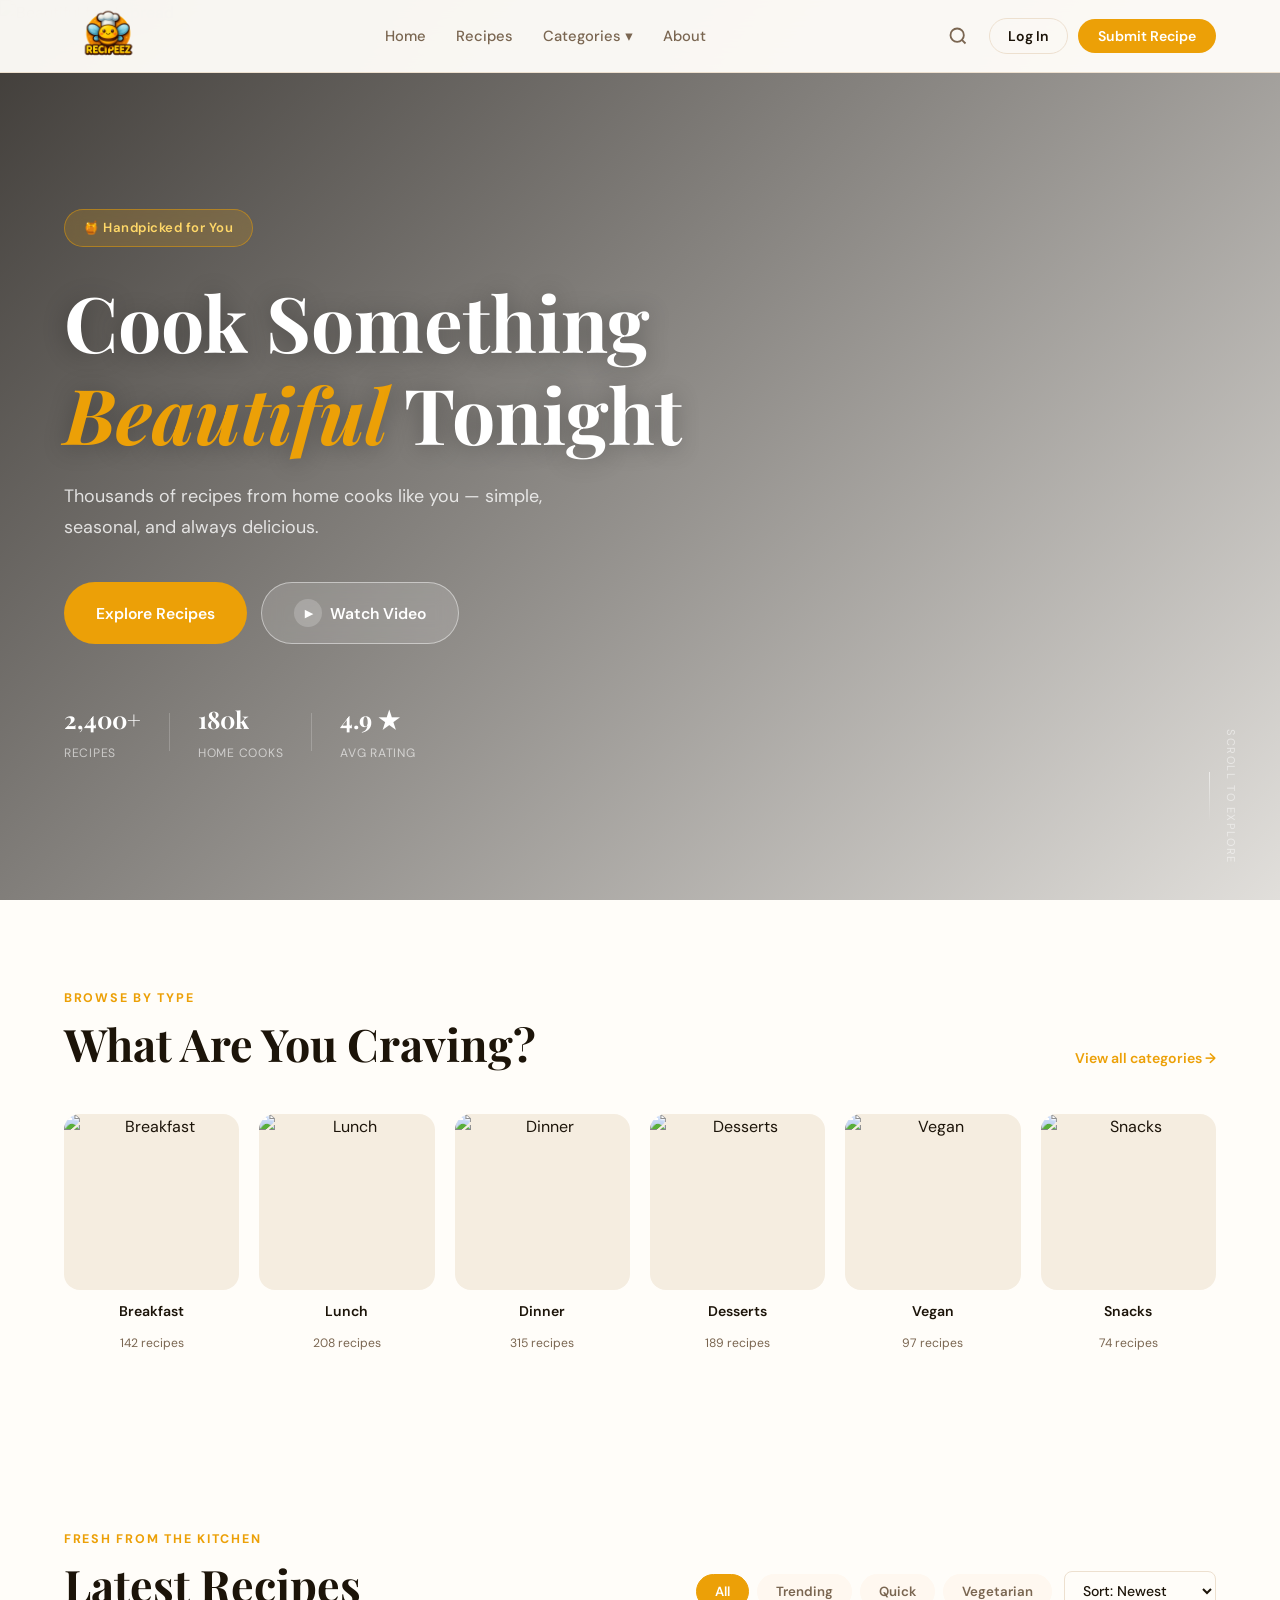
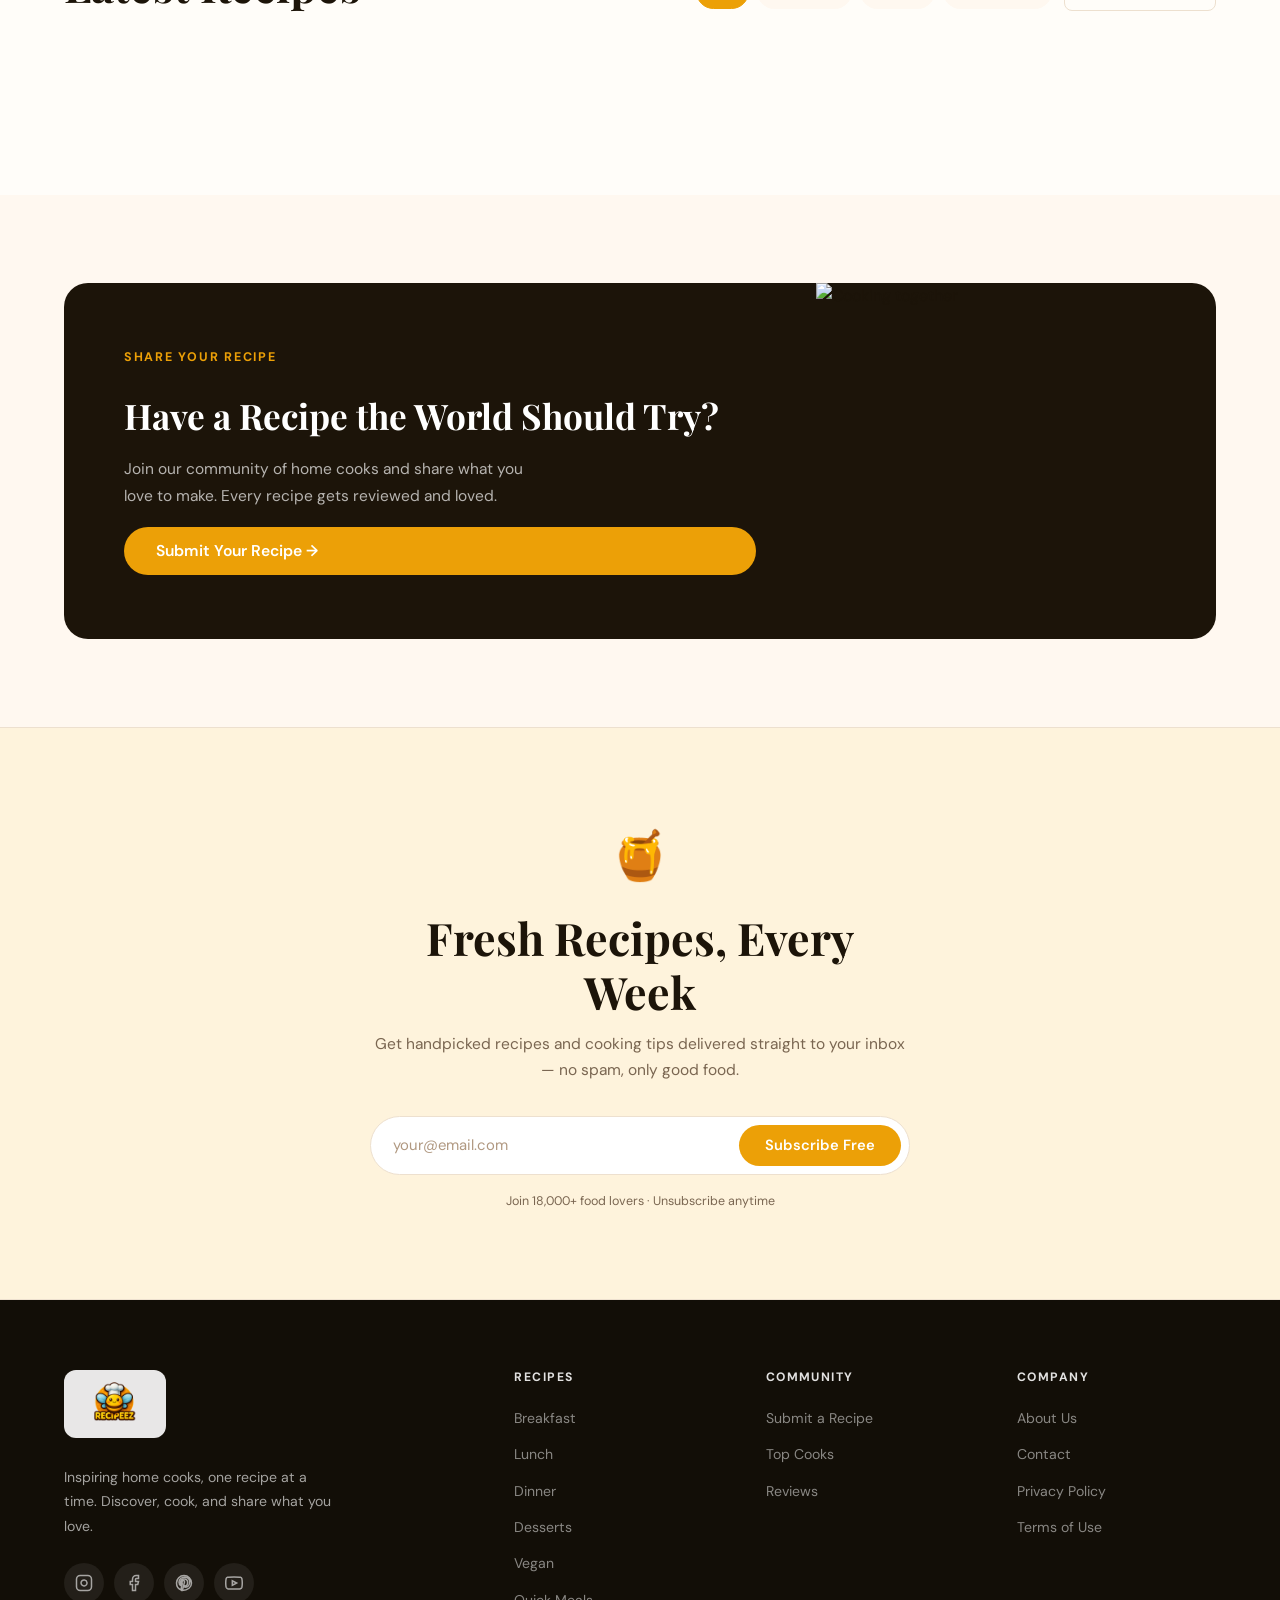
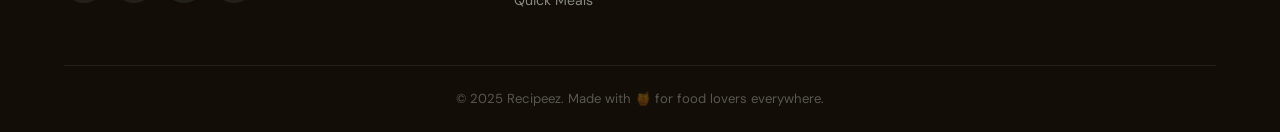
==== commit c3527fd9: "Remove demo recipes, hash out blog nav, and tighten submit-recipe page - Commented out Blog nav/foot" ====
--- a/index.html
+++ b/index.html
@@ -34,7 +34,7 @@
                         <li><a href="recipes.html">Vegan</a></li>
                     </ul>
                 </li>
-                <li><a href="blog.html">Blog</a></li>
+                <!-- <li><a href="blog.html">Blog</a></li> -->
                 <li><a href="about.html">About</a></li>
             </ul>
             <div class="nav-actions">
@@ -164,48 +164,6 @@
 </section>
 
 <!-- ===================================================
-     FEATURED RECIPE
-     =================================================== -->
-<section class="section section-tinted" id="featured">
-    <div class="container">
-        <div class="section-header">
-            <div>
-                <span class="eyebrow">Editor's Pick</span>
-                <h2 class="section-title">Featured Recipe</h2>
-            </div>
-        </div>
-        <div class="featured-card">
-            <div class="featured-media">
-                <img src="https://images.unsplash.com/photo-1565299624946-b28f40a0ae38?auto=format&fit=crop&w=900&q=80" alt="Crispy Margherita Pizza">
-                <span class="featured-badge">⭐ Editor's Pick</span>
-            </div>
-            <div class="featured-body">
-                <div class="tag-row">
-                    <span class="tag">Dinner</span>
-                    <span class="tag tag-time">⏱ 35 min</span>
-                    <span class="tag tag-easy">Easy</span>
-                </div>
-                <h3 class="featured-title">Crispy Margherita Pizza with Fresh Basil &amp; Burrata</h3>
-                <p class="featured-desc">A rustic Neapolitan-style pizza with a perfectly blistered crust, San Marzano tomato sauce, fresh burrata, and torn basil. Simple ingredients, extraordinary flavour.</p>
-                <div class="recipe-author">
-                    <img src="https://images.unsplash.com/photo-1438761681033-6461ffad8d80?auto=format&fit=crop&w=80&q=80" alt="Sarah Mitchell" class="author-avatar">
-                    <div>
-                        <span class="author-name">Sarah Mitchell</span>
-                        <span class="author-meta">Home Cook · 3 years</span>
-                    </div>
-                </div>
-                <div class="recipe-info-row">
-                    <div class="info-chip"><span>👥</span> Serves 4</div>
-                    <div class="info-chip"><span>🔥</span> 340 cal</div>
-                    <div class="info-chip"><img src="assets/Chef's%20hat.png" class="hat filled" style="height:1em;vertical-align:-0.15em;" alt=""> 4.9 (283)</div>
-                </div>
-                <a href="recipe-single.html" class="btn btn-amber btn-lg">View Full Recipe →</a>
-            </div>
-        </div>
-    </div>
-</section>
-
-<!-- ===================================================
      LATEST RECIPES
      =================================================== -->
 <section class="section" id="recipes">
@@ -231,122 +189,6 @@
         </div>
 
         <div class="recipes-grid">
-
-            <article class="recipe-card" data-tags="trending breakfast" data-rating="4.8" data-time="20">
-                <a href="recipe-single.html" class="card-media">
-                    <img src="https://images.unsplash.com/photo-1567620905732-2d1ec7ab7445?auto=format&fit=crop&w=600&q=80" alt="Fluffy Pancakes">
-                    <span class="card-pill card-pill-amber">Trending 🔥</span>
-                    <button class="btn-heart" aria-label="Save recipe">♡</button>
-                </a>
-                <div class="card-body">
-                    <div class="tag-row">
-                        <span class="tag">Breakfast</span>
-                        <span class="tag tag-time">⏱ 20 min</span>
-                    </div>
-                    <h3 class="card-title"><a href="recipe-single.html">Fluffy Japanese Soufflé Pancakes</a></h3>
-                    <div class="card-foot">
-                        <span class="card-rating">★ 4.8 <em>(124)</em></span>
-                        <span class="card-by">by @maplekitchen</span>
-                    </div>
-                </div>
-            </article>
-
-            <article class="recipe-card" data-tags="vegetarian quick" data-rating="4.7" data-time="25">
-                <a href="recipe-single.html" class="card-media">
-                    <img src="https://images.unsplash.com/photo-1540189549336-e6e99c3679fe?auto=format&fit=crop&w=600&q=80" alt="Buddha Bowl">
-                    <button class="btn-heart" aria-label="Save recipe">♡</button>
-                </a>
-                <div class="card-body">
-                    <div class="tag-row">
-                        <span class="tag">Vegan</span>
-                        <span class="tag tag-time">⏱ 25 min</span>
-                    </div>
-                    <h3 class="card-title"><a href="recipe-single.html">Rainbow Buddha Bowl with Tahini Dressing</a></h3>
-                    <div class="card-foot">
-                        <span class="card-rating">★ 4.7 <em>(89)</em></span>
-                        <span class="card-by">by @greenplate</span>
-                    </div>
-                </div>
-            </article>
-
-            <article class="recipe-card" data-tags="dinner" data-rating="4.9" data-time="30">
-                <a href="recipe-single.html" class="card-media">
-                    <img src="https://images.unsplash.com/photo-1547592180-85f173990554?auto=format&fit=crop&w=600&q=80" alt="Creamy Lemon Pasta">
-                    <span class="card-pill card-pill-green">New ✨</span>
-                    <button class="btn-heart" aria-label="Save recipe">♡</button>
-                </a>
-                <div class="card-body">
-                    <div class="tag-row">
-                        <span class="tag">Dinner</span>
-                        <span class="tag tag-time">⏱ 30 min</span>
-                    </div>
-                    <h3 class="card-title"><a href="recipe-single.html">Creamy Lemon Pasta with Asparagus</a></h3>
-                    <div class="card-foot">
-                        <span class="card-rating">★ 4.9 <em>(211)</em></span>
-                        <span class="card-by">by @tasteofitaly</span>
-                    </div>
-                </div>
-            </article>
-
-            <article class="recipe-card" data-tags="quick breakfast" data-rating="4.6" data-time="10">
-                <a href="recipe-single.html" class="card-media">
-                    <img src="https://images.unsplash.com/photo-1482049016688-2d3e1b311543?auto=format&fit=crop&w=600&q=80" alt="Avocado Toast">
-                    <button class="btn-heart" aria-label="Save recipe">♡</button>
-                </a>
-                <div class="card-body">
-                    <div class="tag-row">
-                        <span class="tag">Breakfast</span>
-                        <span class="tag tag-time">⏱ 10 min</span>
-                    </div>
-                    <h3 class="card-title"><a href="recipe-single.html">Perfect Avocado Toast with Poached Egg</a></h3>
-                    <div class="card-foot">
-                        <span class="card-rating">★ 4.6 <em>(157)</em></span>
-                        <span class="card-by">by @morningkitchen</span>
-                    </div>
-                </div>
-            </article>
-
-            <article class="recipe-card" data-tags="trending" data-rating="5.0" data-time="55">
-                <a href="recipe-single.html" class="card-media">
-                    <img src="https://images.unsplash.com/photo-1565958011703-44f9829ba187?auto=format&fit=crop&w=600&q=80" alt="Chocolate Lava Cake">
-                    <button class="btn-heart" aria-label="Save recipe">♡</button>
-                </a>
-                <div class="card-body">
-                    <div class="tag-row">
-                        <span class="tag">Dessert</span>
-                        <span class="tag tag-time">⏱ 55 min</span>
-                    </div>
-                    <h3 class="card-title"><a href="recipe-single.html">Dark Chocolate Lava Cake with Vanilla Ice Cream</a></h3>
-                    <div class="card-foot">
-                        <span class="card-rating">★ 5.0 <em>(342)</em></span>
-                        <span class="card-by">by @dessertdreams</span>
-                    </div>
-                </div>
-            </article>
-
-            <article class="recipe-card" data-tags="trending lunch" data-rating="4.8" data-time="40">
-                <a href="recipe-single.html" class="card-media">
-                    <img src="https://images.unsplash.com/photo-1476224203421-9ac39bcb3327?auto=format&fit=crop&w=600&q=80" alt="Smash Burger">
-                    <span class="card-pill card-pill-purple">Popular 👑</span>
-                    <button class="btn-heart" aria-label="Save recipe">♡</button>
-                </a>
-                <div class="card-body">
-                    <div class="tag-row">
-                        <span class="tag">Lunch</span>
-                        <span class="tag tag-time">⏱ 40 min</span>
-                    </div>
-                    <h3 class="card-title"><a href="recipe-single.html">Smash Burger with Caramelised Onions</a></h3>
-                    <div class="card-foot">
-                        <span class="card-rating">★ 4.8 <em>(298)</em></span>
-                        <span class="card-by">by @burgerboss</span>
-                    </div>
-                </div>
-            </article>
-
-        </div>
-
-        <div class="load-more-wrap">
-            <a href="#" class="btn btn-outline">Load More Recipes</a>
         </div>
     </div>
 </section>
@@ -433,8 +275,8 @@
                 <ul>
                     <li><a href="submit-recipe.html">Submit a Recipe</a></li>
                     <li><a href="recipes.html">Top Cooks</a></li>
-                    <li><a href="blog.html">Recipe Blog</a></li>
-                    <li><a href="blog.html">Cooking Tips</a></li>
+                    <!-- <li><a href="blog.html">Recipe Blog</a></li> -->
+                    <!-- <li><a href="blog.html">Cooking Tips</a></li> -->
                     <li><a href="#">Reviews</a></li>
                 </ul>
             </div>
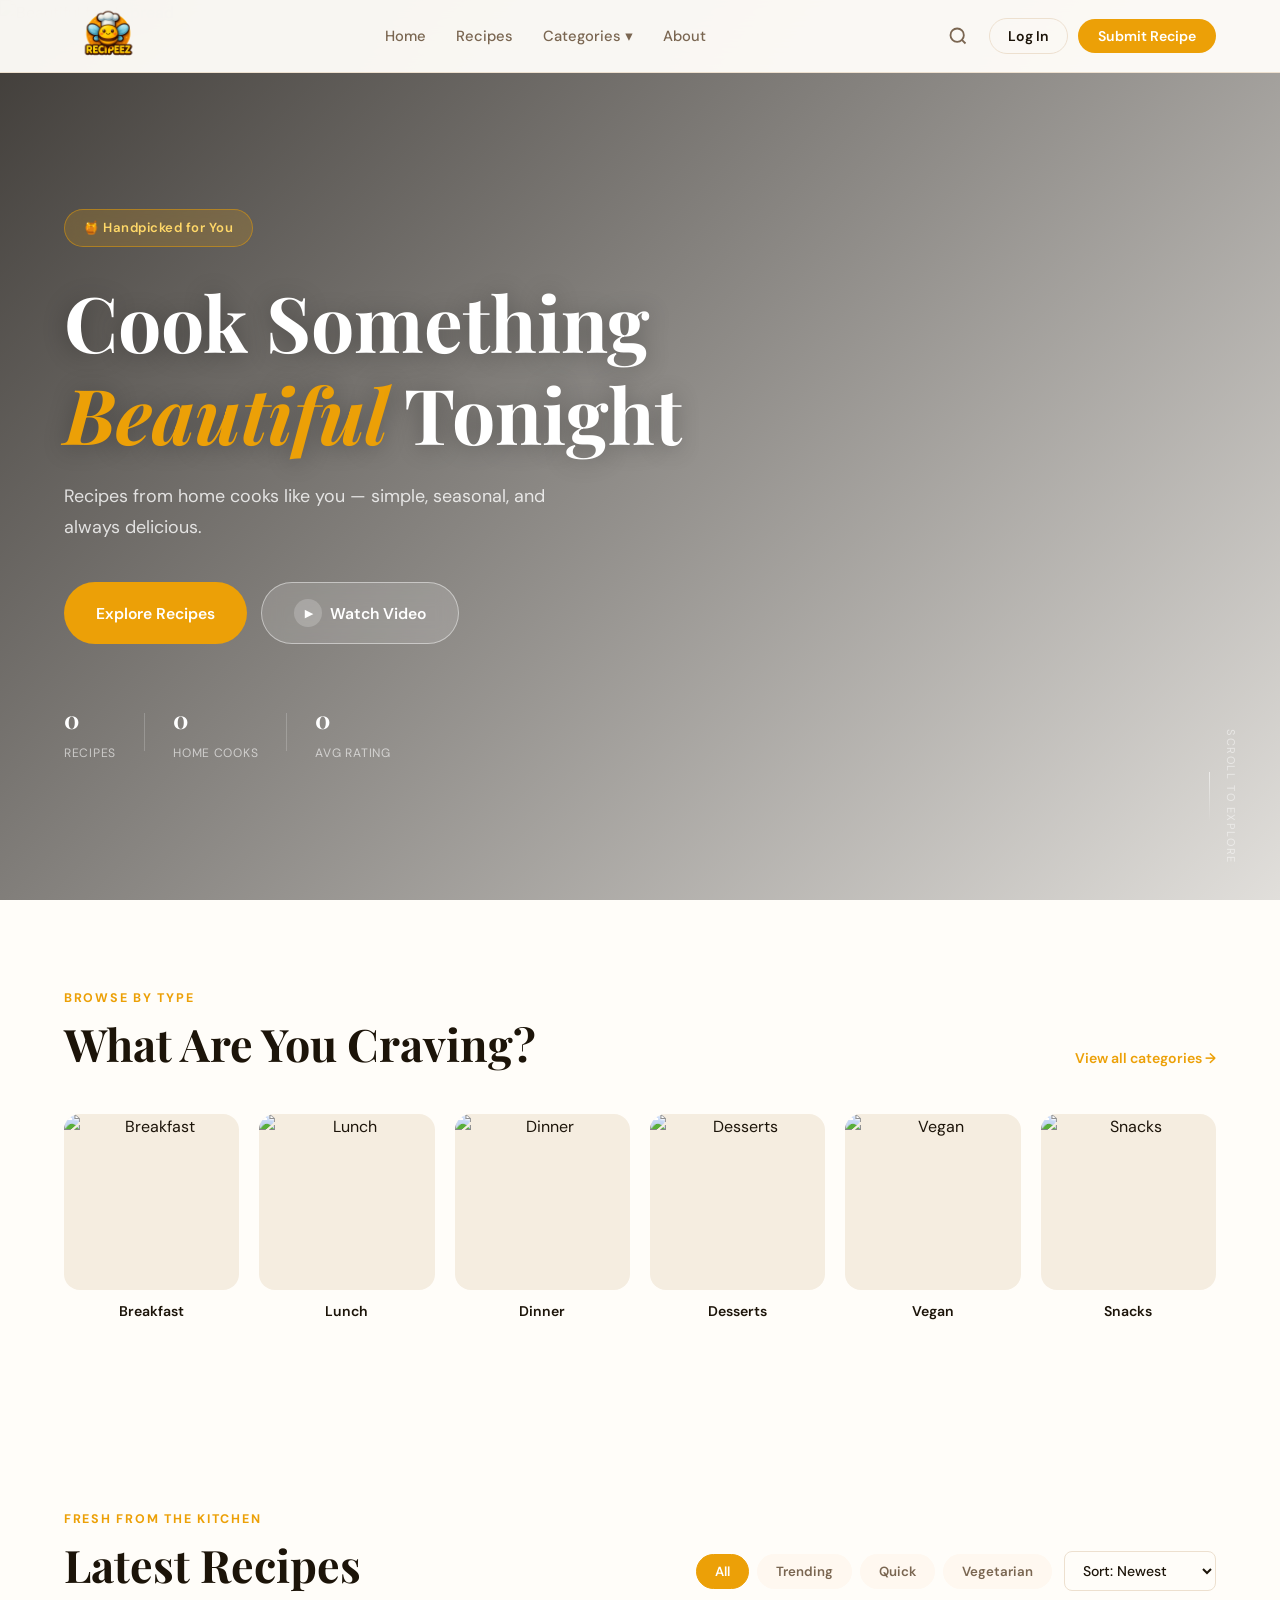
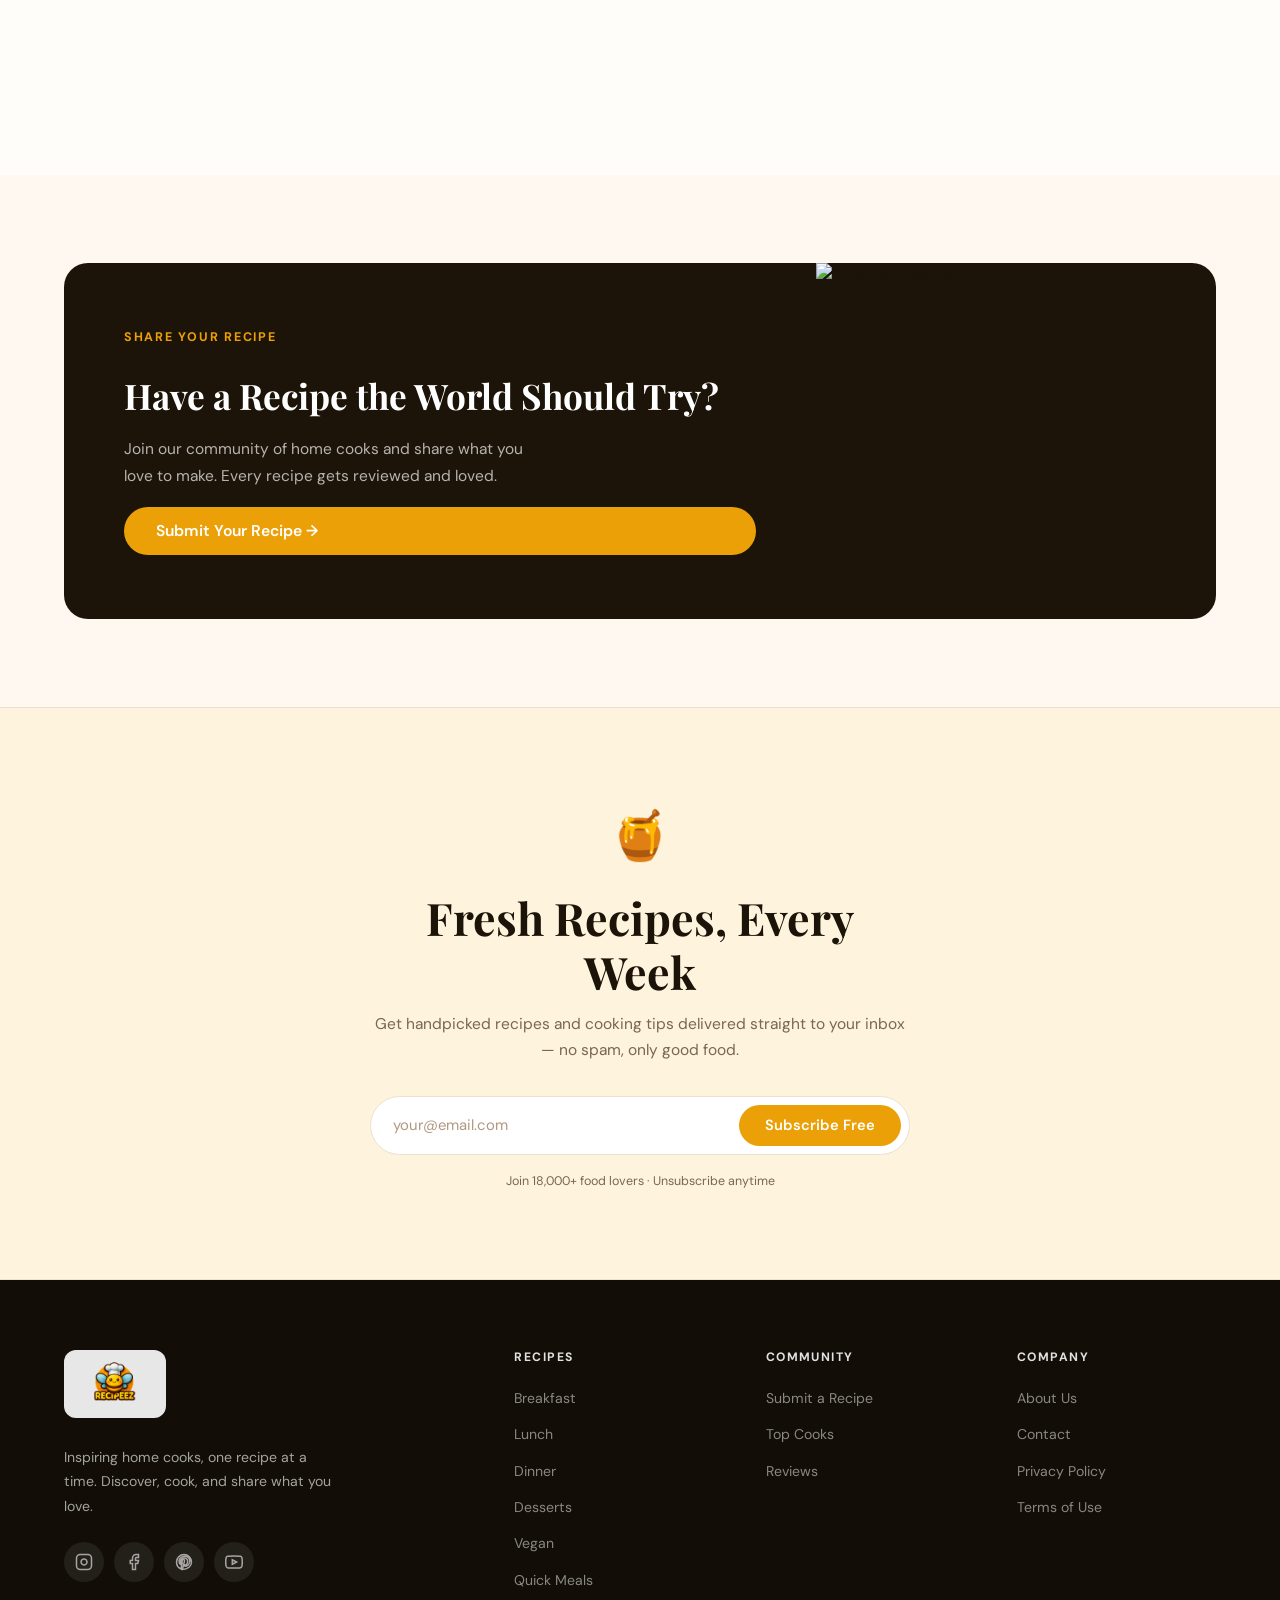
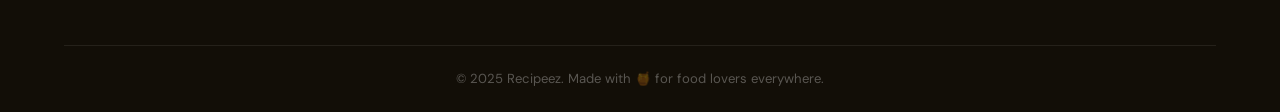
==== commit 2dcd2f06: "Remove hardcoded stats and fake recipe counts, prep for dynamic Supabase data - Hero stats now show " ====
--- a/index.html
+++ b/index.html
@@ -73,26 +73,26 @@
         <div class="hero-content">
             <span class="hero-pill">🍯 Handpicked for You</span>
             <h1 class="hero-title">Cook Something<br><em>Beautiful</em> Tonight</h1>
-            <p class="hero-subtitle">Thousands of recipes from home cooks like you — simple, seasonal, and always delicious.</p>
+            <p class="hero-subtitle">Recipes from home cooks like you — simple, seasonal, and always delicious.</p>
             <div class="hero-cta">
                 <a href="#recipes" class="btn btn-amber btn-lg">Explore Recipes</a>
                 <a href="#" class="btn btn-ghost btn-lg">
                     <span class="play-icon">▶</span> Watch Video
                 </a>
             </div>
-            <div class="hero-stats">
+            <div class="hero-stats" id="heroStats">
                 <div class="stat">
-                    <span class="stat-num">2,400+</span>
+                    <span class="stat-num" id="statRecipes">0</span>
                     <span class="stat-label">Recipes</span>
                 </div>
                 <div class="stat-rule"></div>
                 <div class="stat">
-                    <span class="stat-num">180k</span>
+                    <span class="stat-num" id="statCooks">0</span>
                     <span class="stat-label">Home Cooks</span>
                 </div>
                 <div class="stat-rule"></div>
                 <div class="stat">
-                    <span class="stat-num">4.9 ★</span>
+                    <span class="stat-num" id="statRating">0</span>
                     <span class="stat-label">Avg Rating</span>
                 </div>
             </div>
@@ -122,42 +122,42 @@
                     <img src="https://images.unsplash.com/photo-1533089860892-a7c6f0a88666?auto=format&fit=crop&w=400&q=80" alt="Breakfast">
                 </div>
                 <span class="cat-name">Breakfast</span>
-                <span class="cat-count">142 recipes</span>
+                <span class="cat-count" id="catCountBreakfast"></span>
             </a>
             <a href="recipes.html" class="cat-card">
                 <div class="cat-img-wrap">
                     <img src="https://images.unsplash.com/photo-1512621776951-a57141f2eefd?auto=format&fit=crop&w=400&q=80" alt="Lunch">
                 </div>
                 <span class="cat-name">Lunch</span>
-                <span class="cat-count">208 recipes</span>
+                <span class="cat-count" id="catCountLunch"></span>
             </a>
             <a href="recipes.html" class="cat-card">
                 <div class="cat-img-wrap">
                     <img src="https://images.unsplash.com/photo-1476224203421-9ac39bcb3327?auto=format&fit=crop&w=400&q=80" alt="Dinner">
                 </div>
                 <span class="cat-name">Dinner</span>
-                <span class="cat-count">315 recipes</span>
+                <span class="cat-count" id="catCountDinner"></span>
             </a>
             <a href="recipes.html" class="cat-card">
                 <div class="cat-img-wrap">
                     <img src="https://images.unsplash.com/photo-1565958011703-44f9829ba187?auto=format&fit=crop&w=400&q=80" alt="Desserts">
                 </div>
                 <span class="cat-name">Desserts</span>
-                <span class="cat-count">189 recipes</span>
+                <span class="cat-count" id="catCountDesserts"></span>
             </a>
             <a href="recipes.html" class="cat-card">
                 <div class="cat-img-wrap">
                     <img src="https://images.unsplash.com/photo-1540420773420-3366772f4999?auto=format&fit=crop&w=400&q=80" alt="Vegan">
                 </div>
                 <span class="cat-name">Vegan</span>
-                <span class="cat-count">97 recipes</span>
+                <span class="cat-count" id="catCountVegan"></span>
             </a>
             <a href="recipes.html" class="cat-card">
                 <div class="cat-img-wrap">
                     <img src="https://images.unsplash.com/photo-1484723091739-30a097e8f929?auto=format&fit=crop&w=400&q=80" alt="Snacks">
                 </div>
                 <span class="cat-name">Snacks</span>
-                <span class="cat-count">74 recipes</span>
+                <span class="cat-count" id="catCountSnacks"></span>
             </a>
         </div>
     </div>
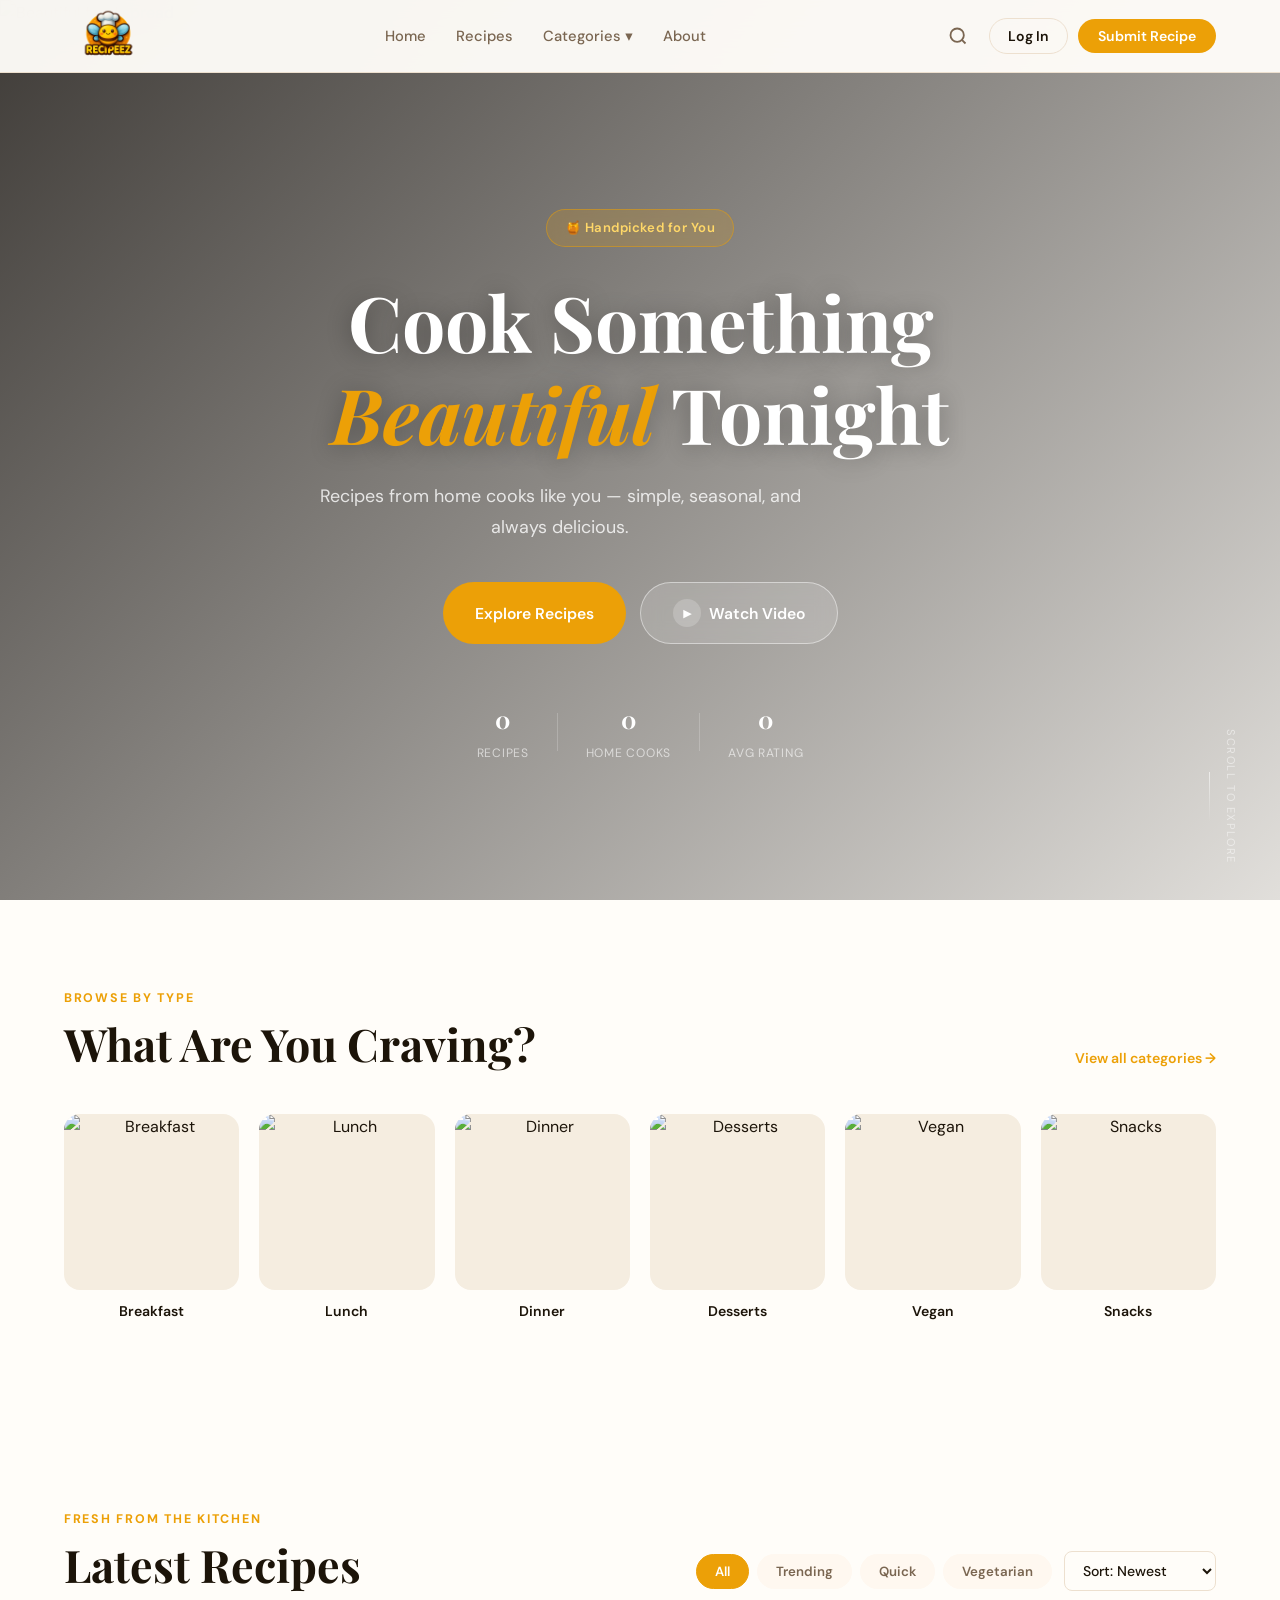
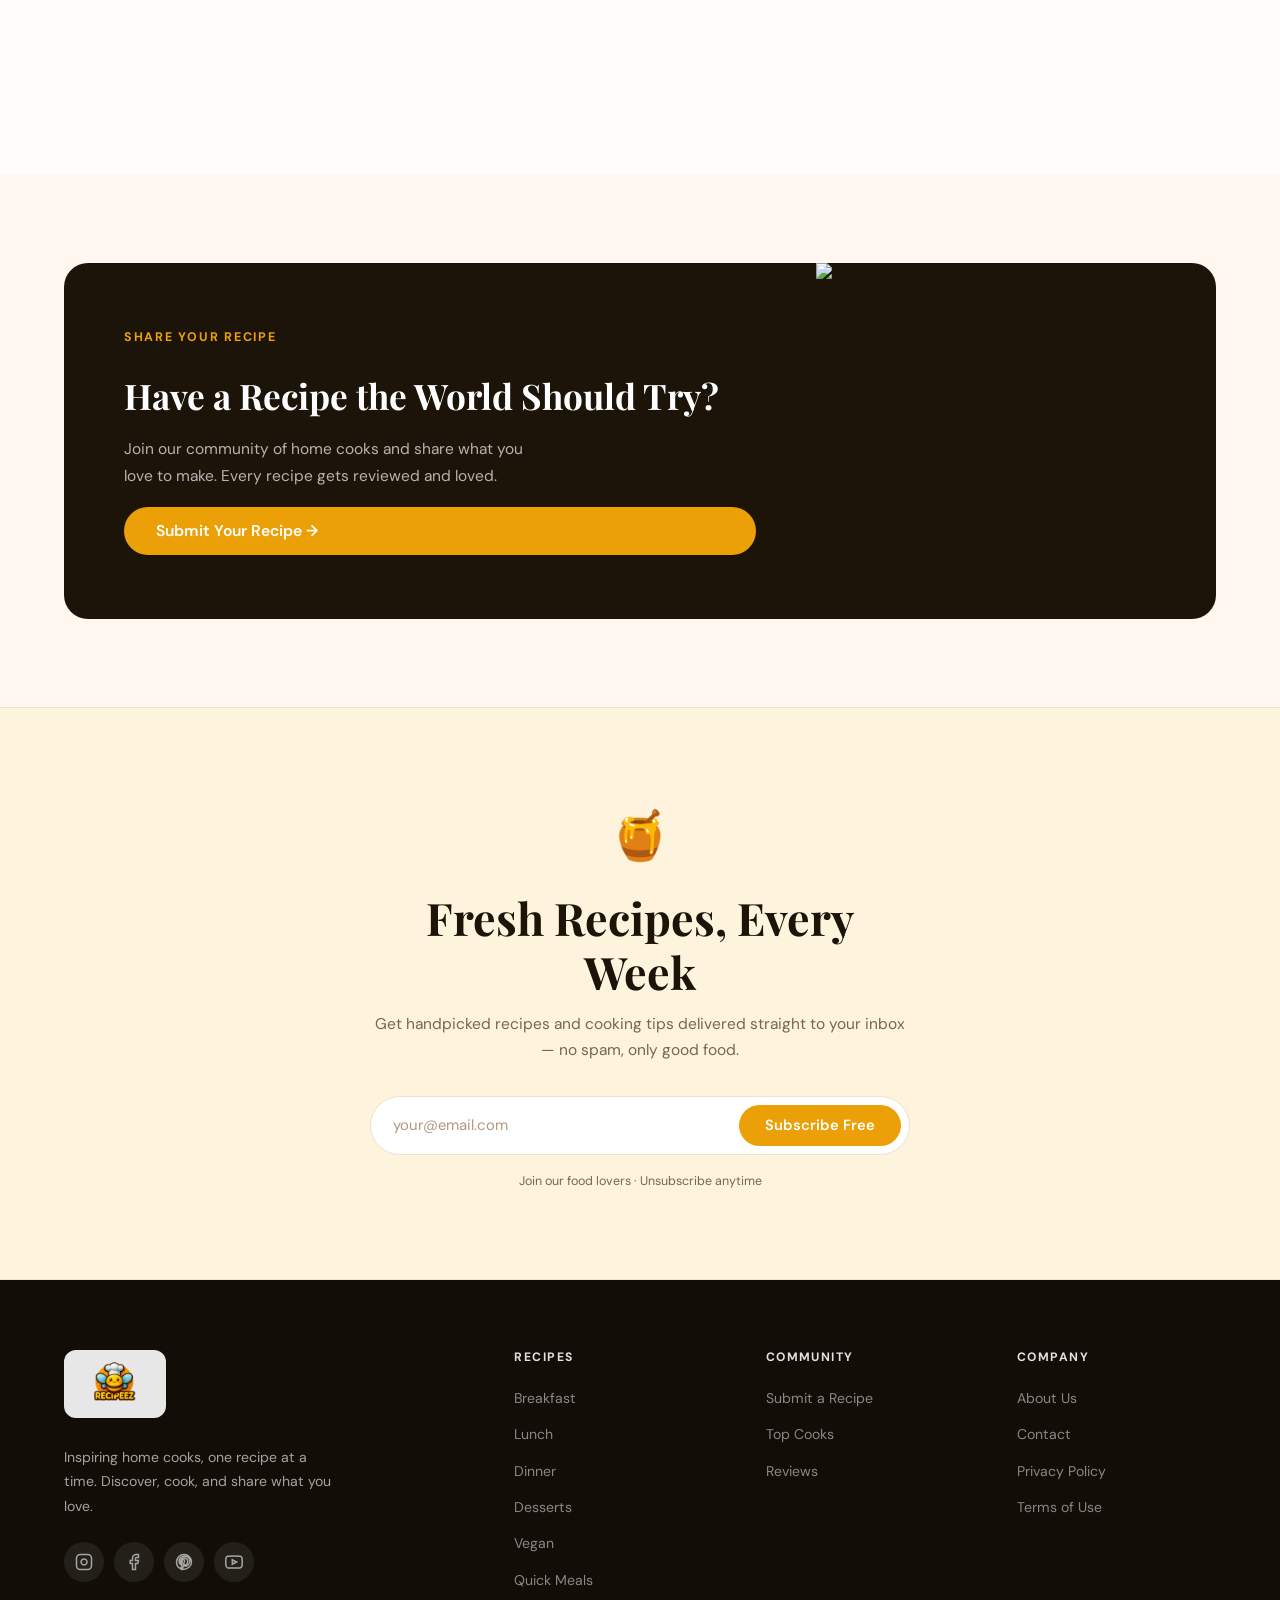
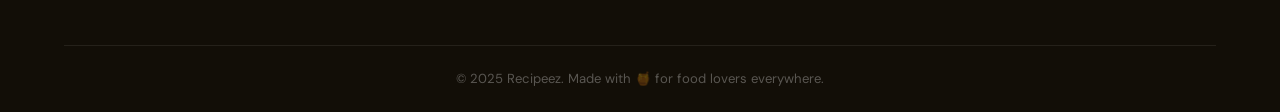
==== commit a54860dd: "UI polish — center layouts, remove page banners, fix nav dropdown, live stats - Remove page-banner s" ====
--- a/index.html
+++ b/index.html
@@ -225,7 +225,7 @@
                 <input type="email" placeholder="your@email.com" class="newsletter-input" required>
                 <button type="submit" class="btn btn-amber">Subscribe Free</button>
             </form>
-            <p class="newsletter-note">Join 18,000+ food lovers · Unsubscribe anytime</p>
+            <p class="newsletter-note">Join our food lovers · Unsubscribe anytime</p>
         </div>
     </div>
 </section>
@@ -299,6 +299,8 @@
     </div>
 </footer>
 
+<script src="https://cdn.jsdelivr.net/npm/@supabase/supabase-js@2/dist/umd/supabase.min.js"></script>
+<script src="js/supabase-client.js"></script>
 <script src="js/main.js"></script>
 </body>
 </html>
--- a/css/style.css
+++ b/css/style.css
@@ -229,7 +229,8 @@
 .has-dropdown { position: relative; }
 .dropdown {
     position: absolute;
-    top: calc(100% + 10px);
+    top: 100%;
+    padding-top: 10px;
     left: 50%;
     transform: translateX(-50%) translateY(-6px);
     background: #fff;
@@ -335,8 +336,10 @@
 
 .hero-content {
     max-width: 660px;
+    margin: 0 auto;
     padding: 80px 0;
     color: #fff;
+    text-align: center;
 }
 
 .hero-pill {
@@ -375,12 +378,14 @@
     display: flex;
     gap: 14px;
     flex-wrap: wrap;
+    justify-content: center;
     margin-bottom: 56px;
 }
 
 .hero-stats {
     display: flex;
     align-items: center;
+    justify-content: center;
     gap: 28px;
 }
 .stat { display: flex; flex-direction: column; gap: 3px; }
@@ -858,18 +863,22 @@
     .nav-links,
     .nav-cta { display: none; }
     .nav-toggle { display: flex; }
+    .nav-actions { margin-left: auto; }
 
     .nav-links.open {
         display: flex;
         flex-direction: column;
         position: fixed;
-        top: 72px; left: 0; right: 0; bottom: 0;
+        top: 72px; left: 0; right: 0;
+        height: auto;
         background: var(--bg);
-        padding: 28px 24px;
+        padding: 16px 24px 24px;
         gap: 4px;
-        z-index: 999;
+        z-index: 1500;
         overflow-y: auto;
         border-top: 1px solid var(--border);
+        border-bottom: 1px solid var(--border);
+        box-shadow: 0 8px 24px rgba(0,0,0,0.08);
     }
     .nav-links.open > li > a {
         font-size: 1.05rem;
@@ -929,7 +938,7 @@
 @media (max-width: 520px) {
     .recipes-grid { grid-template-columns: 1fr; }
     .categories-grid { grid-template-columns: repeat(2, 1fr); }
-    .hero-cta { flex-direction: column; align-items: flex-start; }
+    .hero-cta { flex-direction: column; align-items: center; }
     .hero-stats { gap: 18px; }
     .stat-num { font-size: 1.2rem; }
     .footer-grid { grid-template-columns: 1fr; }
@@ -949,6 +958,7 @@
 .breadcrumb {
     display: flex;
     align-items: center;
+    justify-content: center;
     gap: 8px;
     font-size: 0.82rem;
     color: var(--text-muted);
@@ -956,11 +966,12 @@
 }
 .breadcrumb a { color: var(--primary); }
 .breadcrumb-sep { color: var(--text-faint); }
+.page-banner .container { text-align: center; }
 .page-banner h1 { font-size: clamp(2rem, 4vw, 3rem); }
 .page-banner p {
     font-size: 1rem;
     color: var(--text-muted);
-    margin-top: 12px;
+    margin: 12px auto 0;
     max-width: 540px;
     line-height: 1.72;
 }
@@ -1431,14 +1442,32 @@
     .contact-info-row { grid-template-columns: 1fr; }
     .blog-grid { grid-template-columns: repeat(2, 1fr); }
     .form-row { grid-template-columns: 1fr; }
-    .recipe-banner { height: 360px; }
+    .recipe-banner { height: 320px; }
+    .recipe-banner-content { padding: 28px 0; }
+    .recipe-banner-title { margin-bottom: 12px; }
+    .recipe-meta-strip { gap: 12px; }
+    .recipe-meta-item { font-size: 0.82rem; }
     .recipe-stats-card { grid-template-columns: repeat(2, 1fr); }
+    .submit-form-section { padding: 24px 20px; }
+    .author-card { display: flex; width: 100%; box-sizing: border-box; }
 }
 @media (max-width: 520px) {
     .about-pillars { grid-template-columns: 1fr; }
     .about-stats { grid-template-columns: 1fr 1fr; }
     .blog-grid { grid-template-columns: 1fr; }
-    .recipe-meta-strip { gap: 14px; }
+    .recipe-banner { height: 280px; }
+    .recipe-meta-strip { gap: 10px; }
+    .recipe-meta-item { font-size: 0.78rem; gap: 5px; }
+    .recipe-stats-card { grid-template-columns: repeat(2, 1fr); }
+    .recipe-stat { padding: 14px 10px; }
+    .recipe-stat-value { font-size: 0.95rem; }
+    .recipe-section-title { font-size: 1.2rem; }
+    .instruction-step { gap: 14px; }
+    .step-number { width: 32px; height: 32px; font-size: 0.82rem; flex-shrink: 0; }
+    .submit-form-section { padding: 20px 16px; }
+    .auth-form-panel { padding: 36px 20px; }
+    .author-card { padding: 16px 18px; gap: 14px; }
+    .author-card-avatar { width: 44px; height: 44px; font-size: 1.2rem; }
 }
 
 /* =============================================================
@@ -1562,3 +1591,49 @@
     .gate-modal { padding: 44px 28px 36px; }
     .gate-modal-title { font-size: 1.45rem; }
 }
+
+/* ---- Author card (recipe single page) ---- */
+.author-card {
+    display: inline-flex;
+    align-items: center;
+    gap: 18px;
+    margin-top: 48px;
+    padding: 20px 24px;
+    background: linear-gradient(135deg, #fff9f0 0%, #fff3e0 100%);
+    border: 1.5px solid #f0e8dc;
+    border-radius: 16px;
+    text-decoration: none;
+    transition: box-shadow 0.2s ease, border-color 0.2s ease;
+}
+.author-card:hover {
+    box-shadow: 0 4px 20px rgba(249,115,22,0.15);
+    border-color: #f97316;
+}
+.author-card-avatar {
+    flex-shrink: 0;
+    width: 54px;
+    height: 54px;
+    border-radius: 50%;
+    background: linear-gradient(135deg, #f97316, #f59e0b);
+    color: #fff;
+    font-family: 'Playfair Display', serif;
+    font-size: 1.4rem;
+    font-weight: 700;
+    display: flex;
+    align-items: center;
+    justify-content: center;
+}
+.author-card-label {
+    margin: 0 0 2px;
+    font-size: 0.78rem;
+    text-transform: uppercase;
+    letter-spacing: 0.8px;
+    color: var(--text-muted);
+    font-weight: 600;
+}
+.author-card-name {
+    font-size: 1.05rem;
+    font-weight: 600;
+    color: var(--text);
+}
+
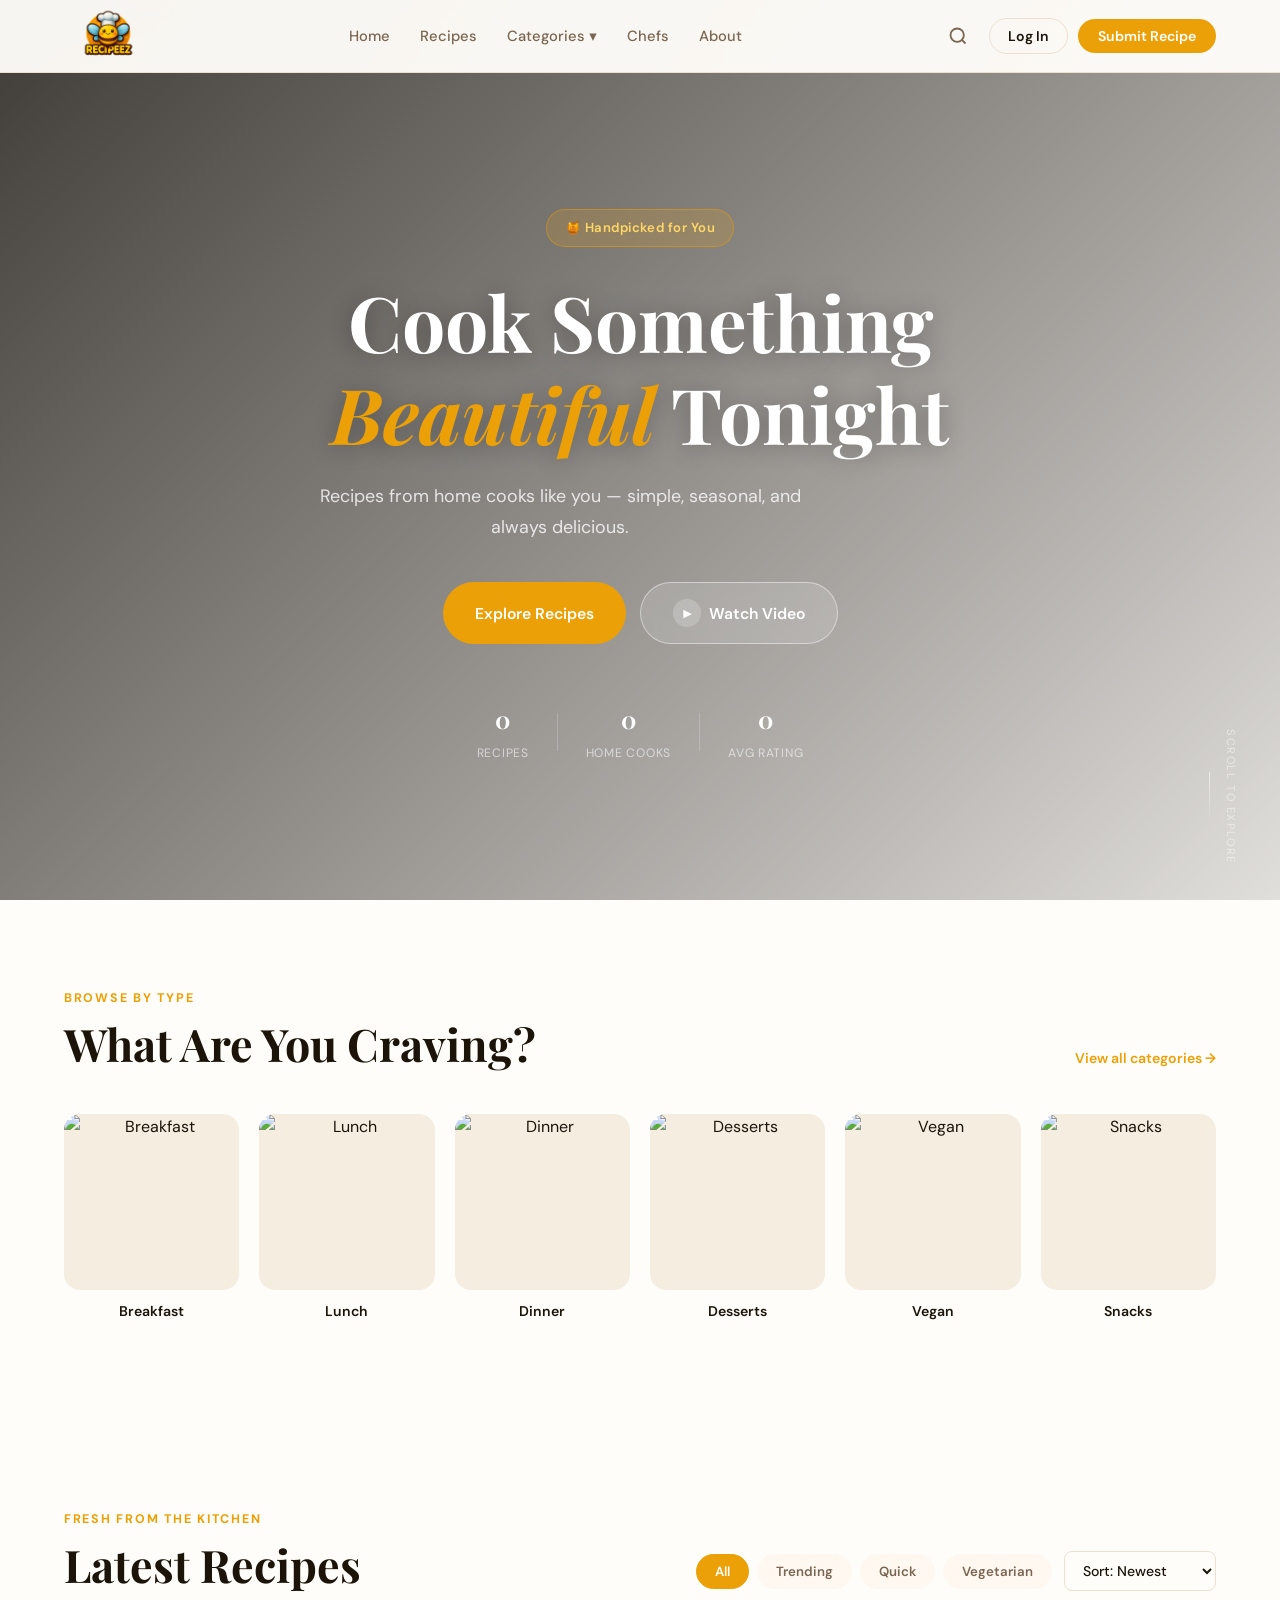
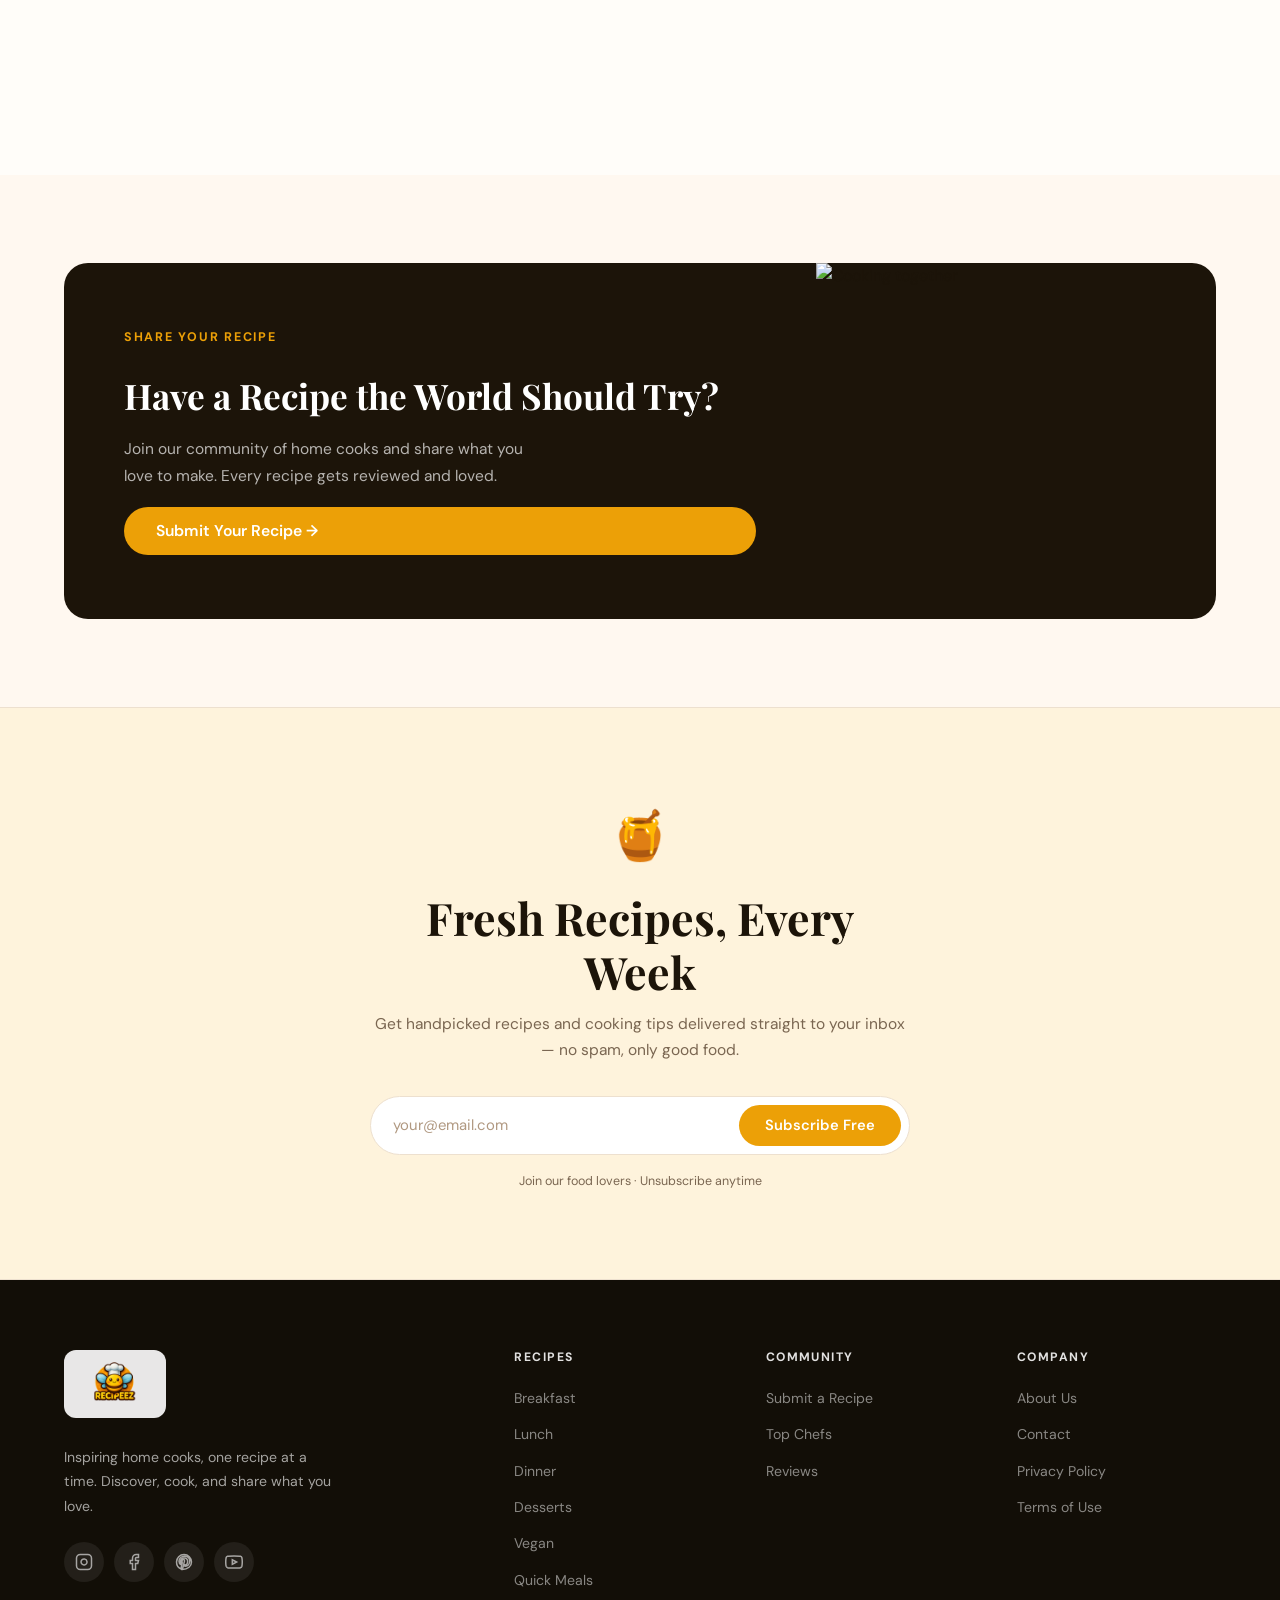
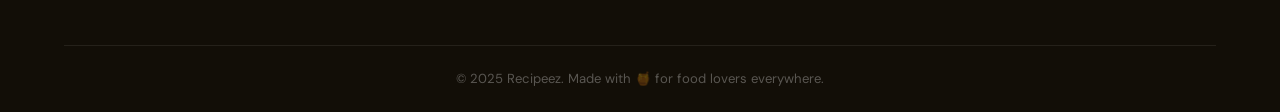
==== commit d2a73261: "Add Chefs page, profile page overhaul, ingredient groups, nav updates - New chefs.html public page l" ====
--- a/index.html
+++ b/index.html
@@ -35,6 +35,7 @@
                     </ul>
                 </li>
                 <!-- <li><a href="blog.html">Blog</a></li> -->
+                <li><a href="chefs.html">Chefs</a></li>
                 <li><a href="about.html">About</a></li>
             </ul>
             <div class="nav-actions">
@@ -274,7 +275,7 @@
                 <h4 class="footer-col-title">Community</h4>
                 <ul>
                     <li><a href="submit-recipe.html">Submit a Recipe</a></li>
-                    <li><a href="recipes.html">Top Cooks</a></li>
+                    <li><a href="recipes.html">Top Chefs</a></li>
                     <!-- <li><a href="blog.html">Recipe Blog</a></li> -->
                     <!-- <li><a href="blog.html">Cooking Tips</a></li> -->
                     <li><a href="#">Reviews</a></li>
--- a/css/style.css
+++ b/css/style.css
@@ -1277,6 +1277,15 @@
 .btn-remove:hover { background: #fde8e8; color: #e74c3c; }
 .btn-add-row { display: flex; align-items: center; gap: 8px; font-size: 0.85rem; font-weight: 600; color: var(--primary); padding: 10px 0; }
 .btn-add-row:hover { opacity: 0.75; }
+.ingredient-group { border: 1.5px solid var(--border); border-radius: var(--radius-sm); padding: 18px 18px 12px; margin-bottom: 16px; background: var(--surface); }
+.ingredient-group-header { display: flex; align-items: center; gap: 10px; margin-bottom: 14px; }
+.ingredient-group-name { flex: 1; padding: 9px 14px; border: 1.5px solid var(--border); border-radius: var(--radius-sm); font-family: inherit; font-size: .88rem; font-weight: 600; outline: none; transition: border-color .25s; background: var(--bg); color: var(--text); }
+.ingredient-group-name:focus { border-color: var(--primary); }
+.ingredient-group-name::placeholder { font-weight: 400; color: var(--text-muted); }
+.btn-remove-group { font-size: .78rem; font-weight: 600; color: #e74c3c; border: 1.5px solid #e74c3c; background: transparent; border-radius: var(--radius-sm); padding: 6px 12px; cursor: pointer; white-space: nowrap; transition: background .2s; flex-shrink: 0; }
+.btn-remove-group:hover { background: #fde8e8; }
+.btn-add-in-group { padding: 6px 0; font-size: .82rem; }
+.ingredient-group-title { font-size: .95rem; font-weight: 700; color: var(--text); margin: 20px 0 10px; padding-bottom: 6px; border-bottom: 1.5px solid var(--primary-light); }
 .file-upload-area {
     border: 1.5px solid var(--border);
     border-radius: var(--radius);
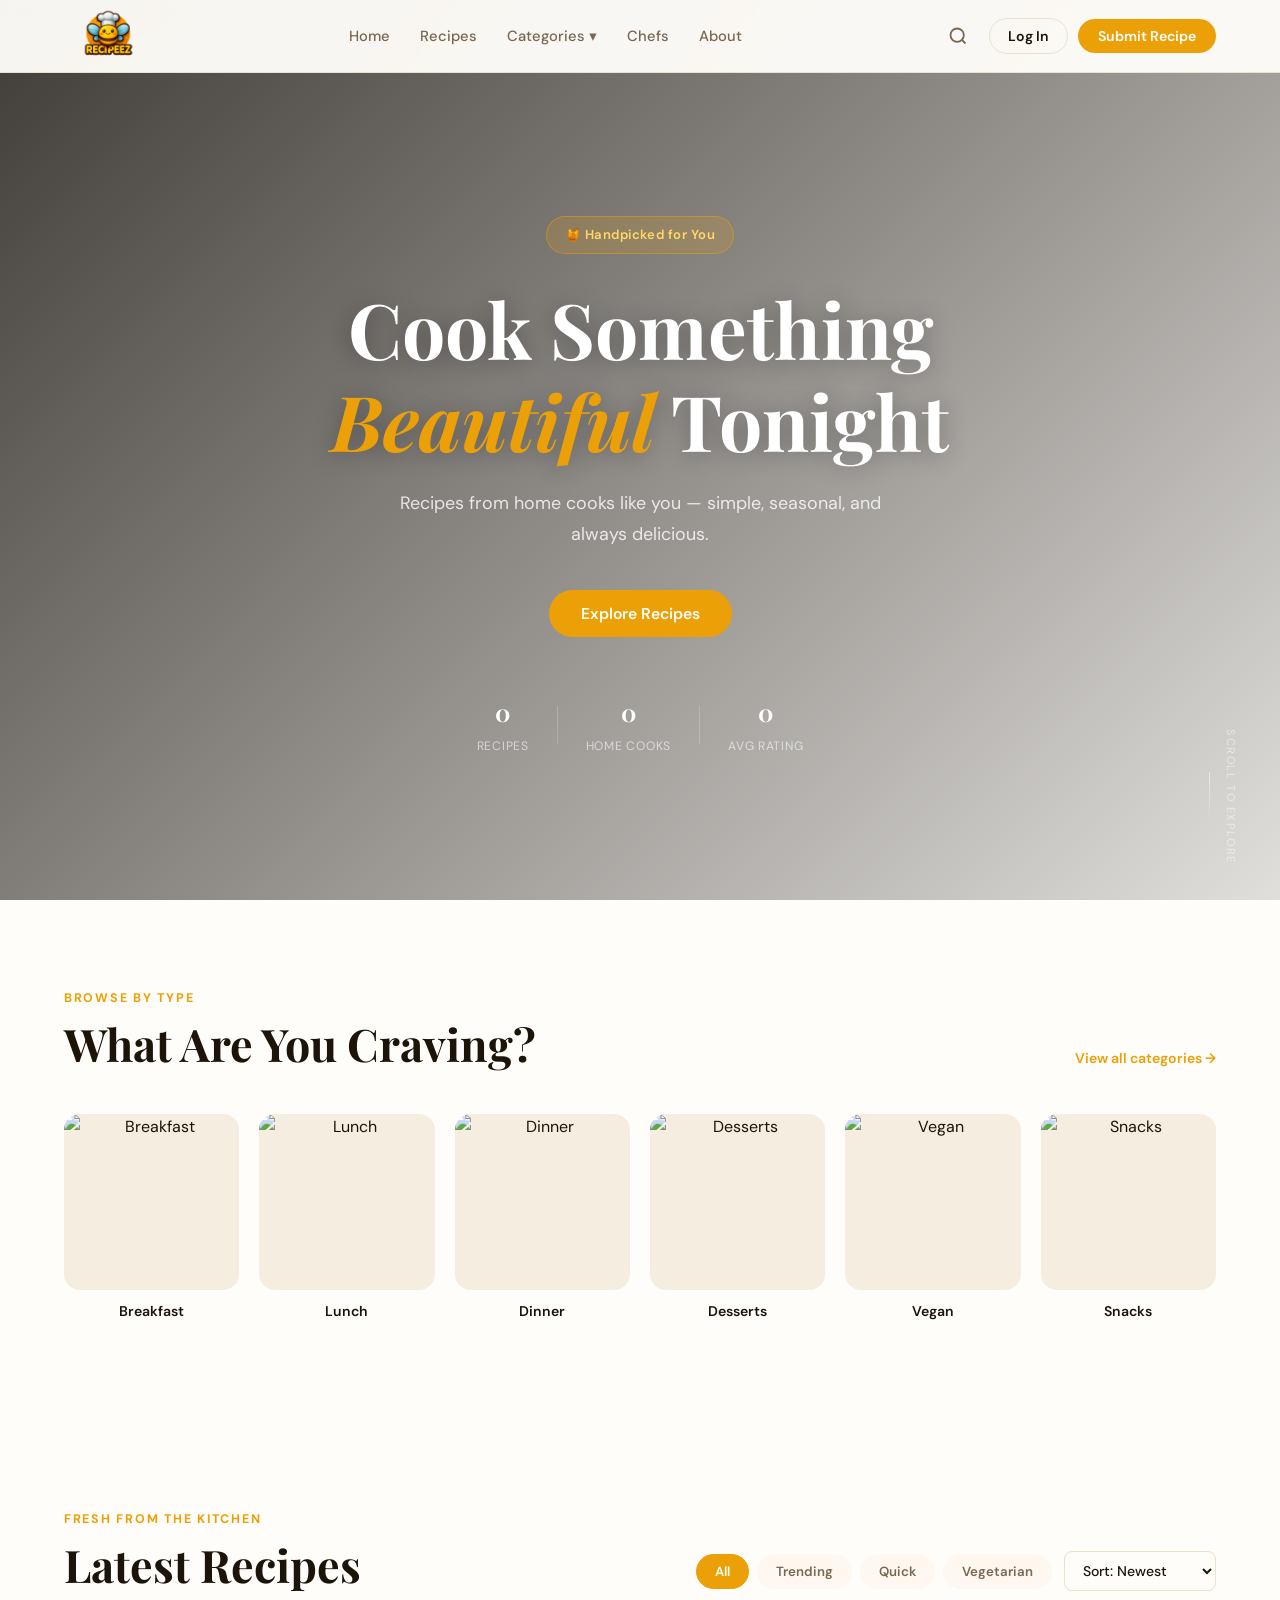
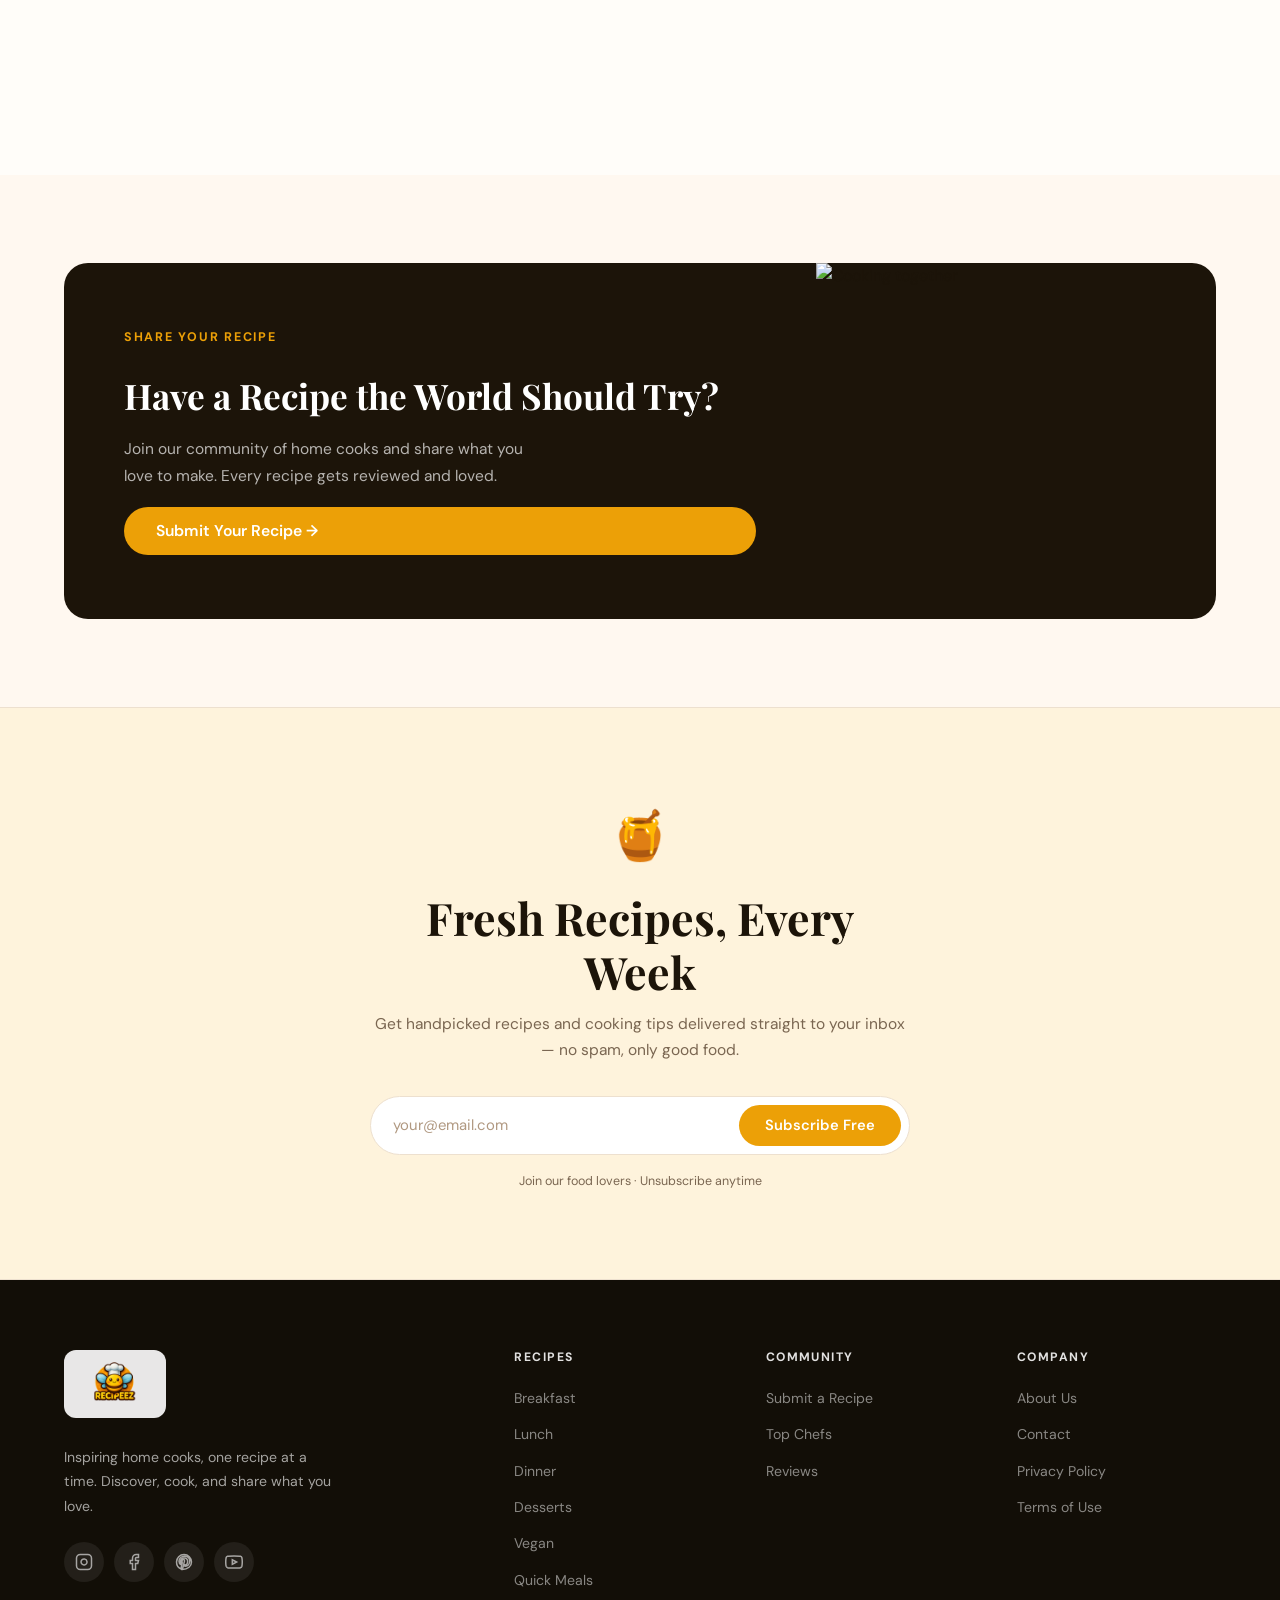
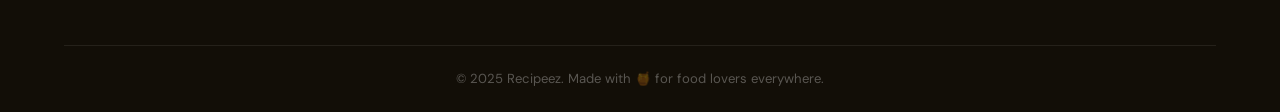
==== commit 4ce2be85: "Remove Watch Video button and centre hero subtitle Co-Authored-By: Claude Sonnet 4.6 <noreply@anthro" ====
--- a/index.html
+++ b/index.html
@@ -77,9 +77,6 @@
             <p class="hero-subtitle">Recipes from home cooks like you — simple, seasonal, and always delicious.</p>
             <div class="hero-cta">
                 <a href="#recipes" class="btn btn-amber btn-lg">Explore Recipes</a>
-                <a href="#" class="btn btn-ghost btn-lg">
-                    <span class="play-icon">▶</span> Watch Video
-                </a>
             </div>
             <div class="hero-stats" id="heroStats">
                 <div class="stat">
--- a/css/style.css
+++ b/css/style.css
@@ -369,9 +369,10 @@
 .hero-subtitle {
     font-size: 1.12rem;
     color: rgba(255, 255, 255, 0.8);
-    margin-bottom: 40px;
+    margin: 0 auto 40px;
     max-width: 500px;
     line-height: 1.72;
+    text-align: center;
 }
 
 .hero-cta {
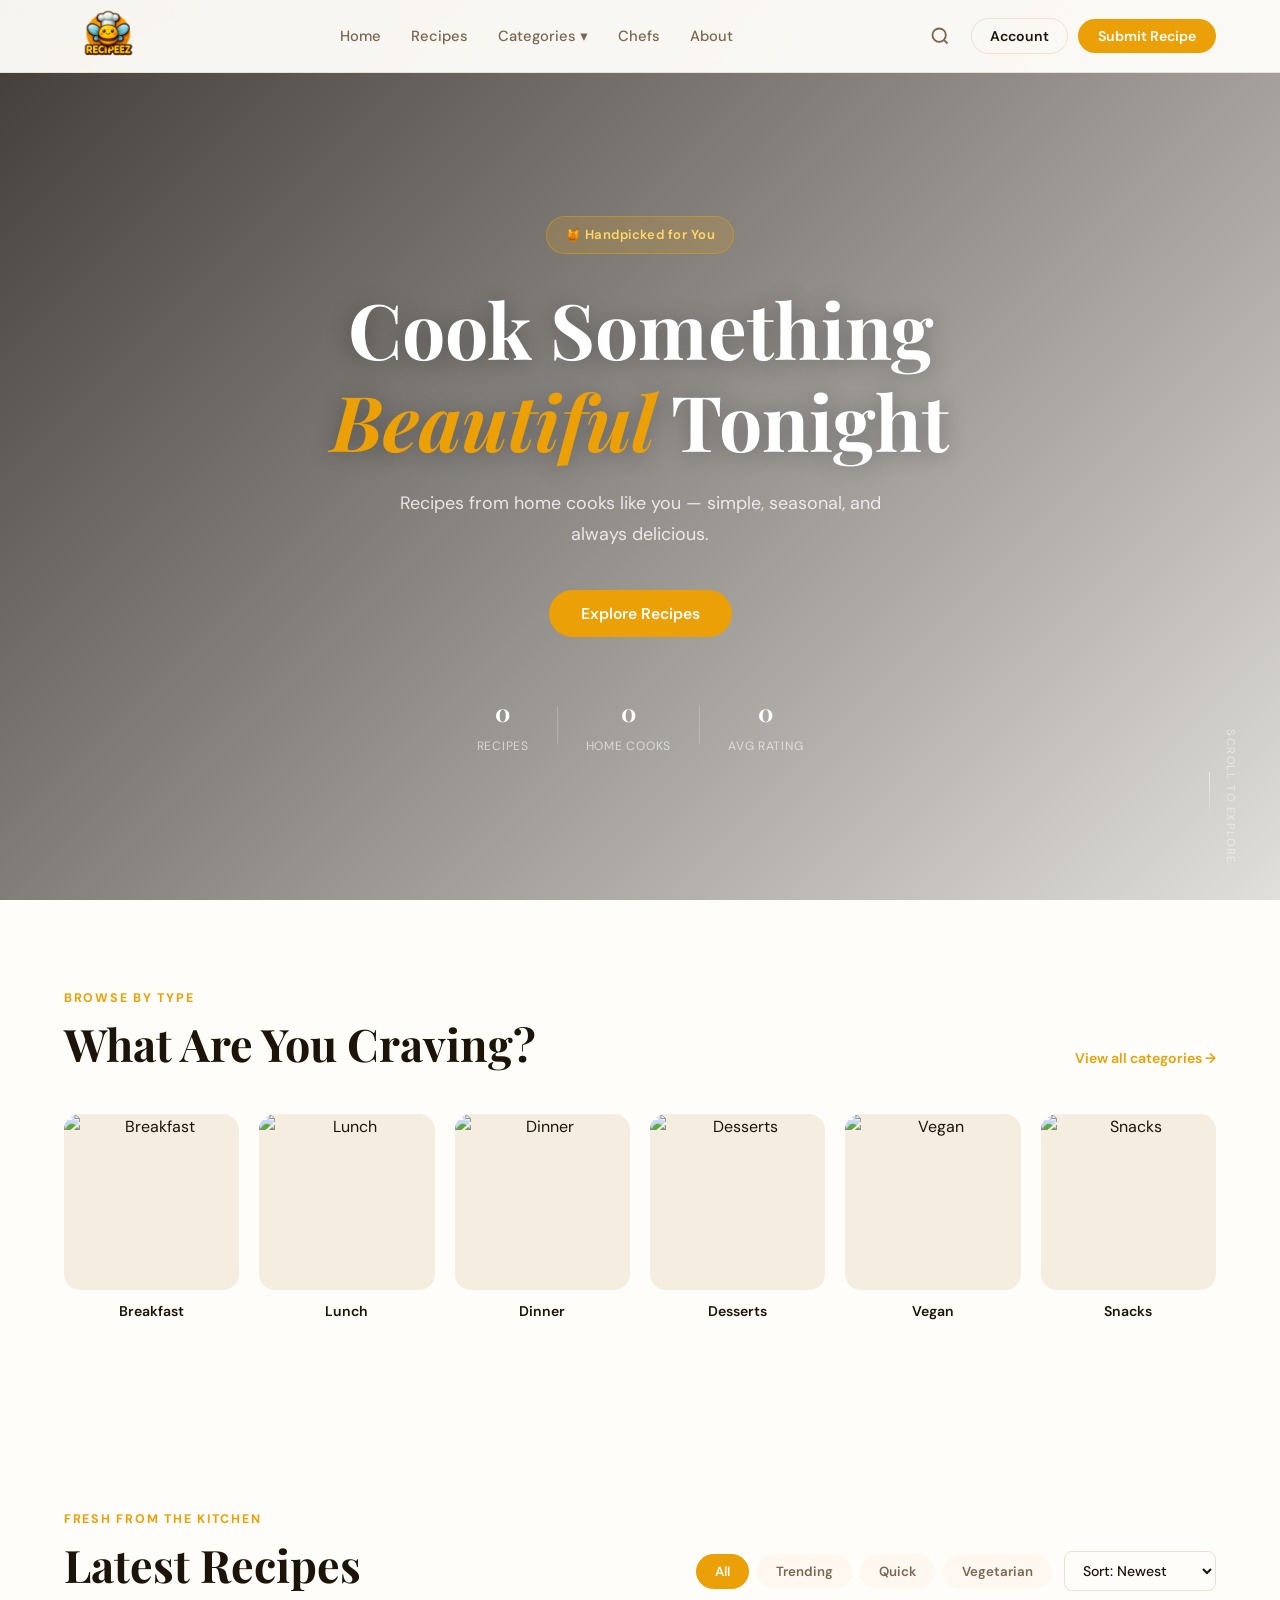
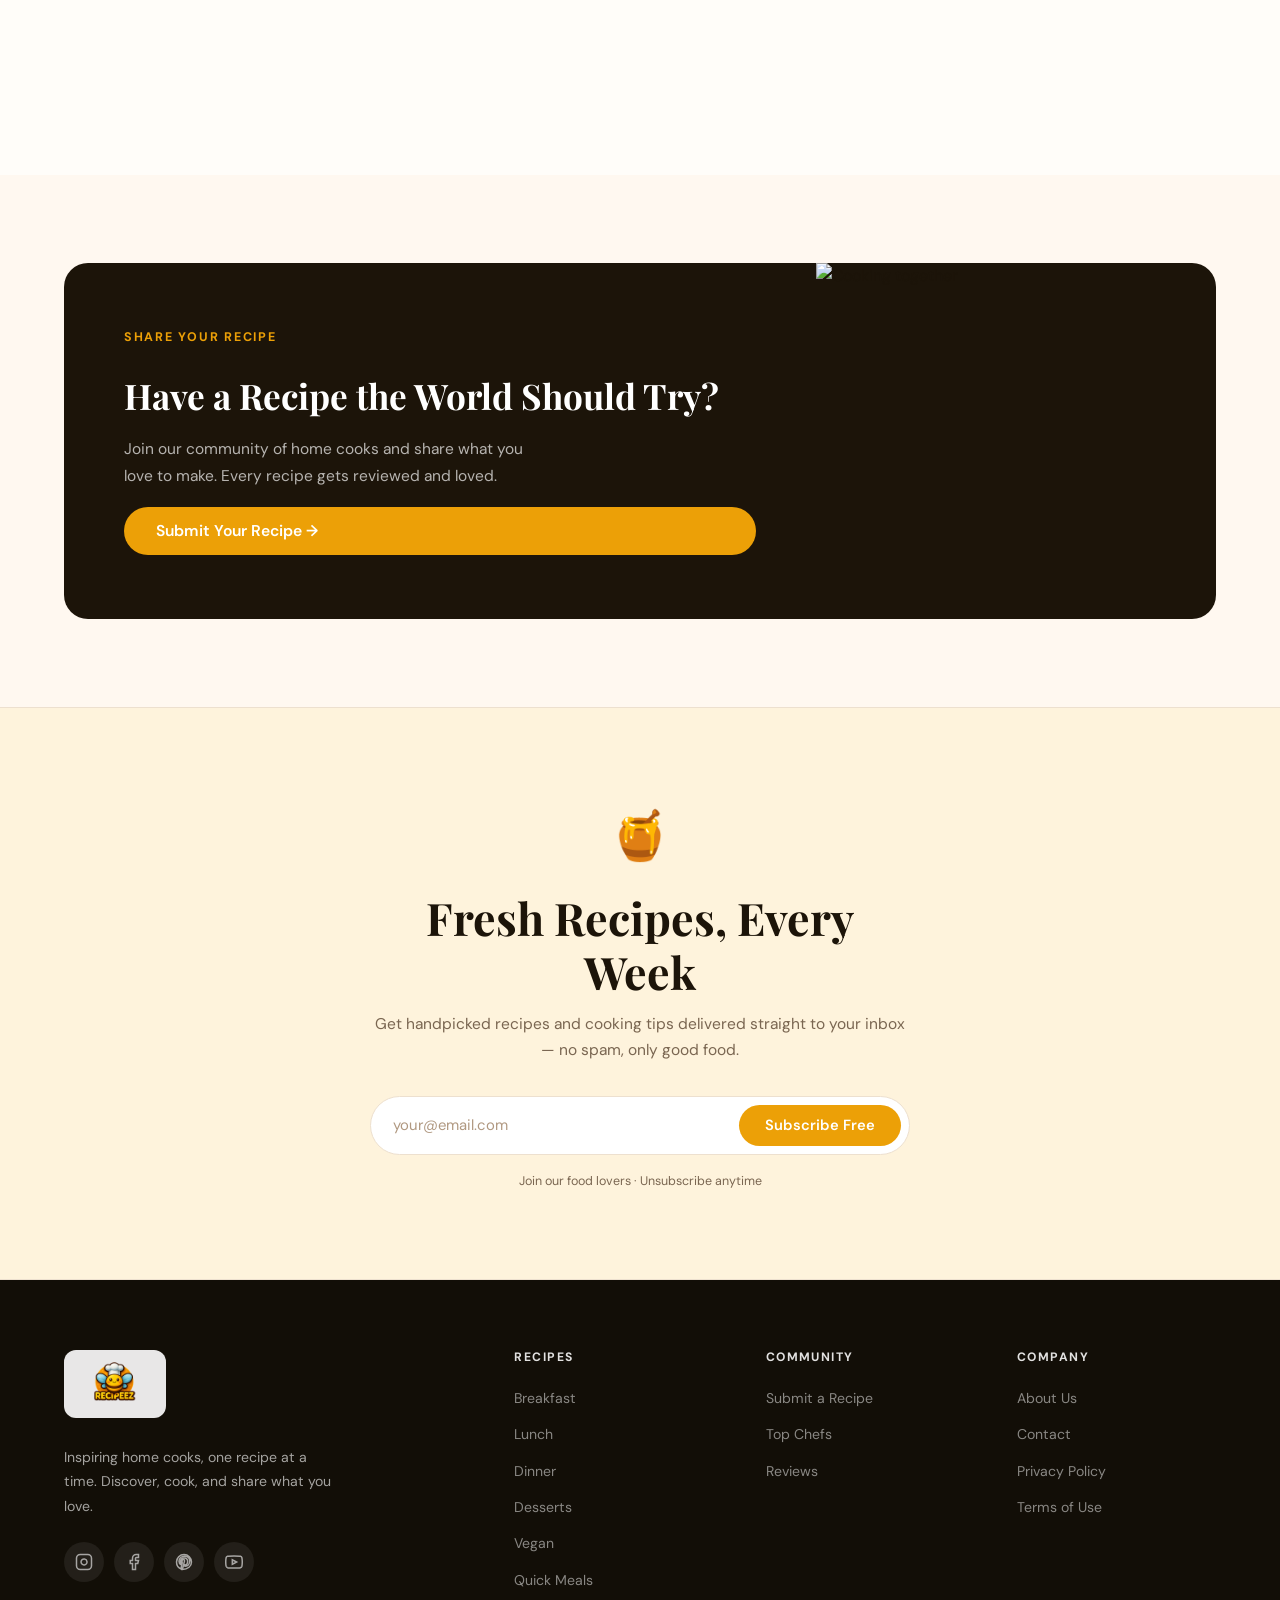
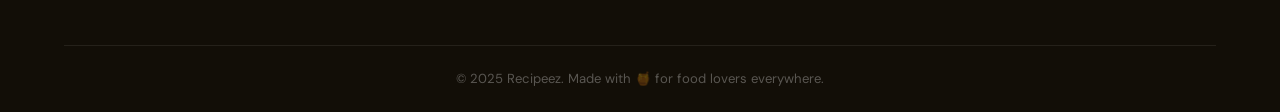
==== commit 36ca246f: "Add Account link to mobile nav and rename Log In to Account Adds a mobile-only Account item to the h" ====
--- a/index.html
+++ b/index.html
@@ -37,12 +37,13 @@
                 <!-- <li><a href="blog.html">Blog</a></li> -->
                 <li><a href="chefs.html">Chefs</a></li>
                 <li><a href="about.html">About</a></li>
+                <li class="mobile-auth-link"><a href="login.html" id="mobileLoginLink">Account</a></li>
             </ul>
             <div class="nav-actions">
                 <button class="btn-icon" id="searchToggle" aria-label="Search">
                     <svg width="20" height="20" viewBox="0 0 24 24" fill="none" stroke="currentColor" stroke-width="2.2"><circle cx="11" cy="11" r="8"/><path d="m21 21-4.35-4.35"/></svg>
                 </button>
-                <a href="login.html" class="btn btn-outline nav-cta" style="padding:10px 18px;font-size:.88rem;">Log In</a>
+                <a href="login.html" class="btn btn-outline nav-cta nav-account-link" style="padding:10px 18px;font-size:.88rem;">Account</a>
                 <a href="submit-recipe.html" class="btn btn-amber nav-cta">Submit Recipe</a>
                 <button class="nav-toggle" id="navToggle" aria-label="Open menu">
                     <span></span><span></span><span></span>
--- a/css/style.css
+++ b/css/style.css
@@ -207,6 +207,8 @@
 
 .nav-cta { font-size: 0.88rem; padding: 10px 20px; }
 
+.mobile-auth-link { display: none; }
+
 .nav-toggle {
     display: none;
     flex-direction: column;
@@ -626,19 +628,19 @@
     border-color: transparent;
 }
 
-.card-media {
+.card-media, .card-img-wrap {
     position: relative;
     display: block;
-    aspect-ratio: 4 / 3;
+    aspect-ratio: 3 / 2;
     overflow: hidden;
     background: var(--surface2);
 }
-.card-media img {
+.card-media img, .card-img-wrap img {
     width: 100%; height: 100%;
     object-fit: cover;
     transition: transform 0.45s ease;
 }
-.recipe-card:hover .card-media img { transform: scale(1.07); }
+.recipe-card:hover .card-media img, .recipe-card:hover .card-img-wrap img { transform: scale(1.07); }
 
 .card-pill {
     position: absolute;
@@ -865,6 +867,9 @@
     .nav-cta { display: none; }
     .nav-toggle { display: flex; }
     .nav-actions { margin-left: auto; }
+
+    .mobile-auth-link { display: list-item; }
+    .mobile-auth-link:first-of-type { border-top: 1px solid var(--border); margin-top: 8px; padding-top: 8px; }
 
     .nav-links.open {
         display: flex;
